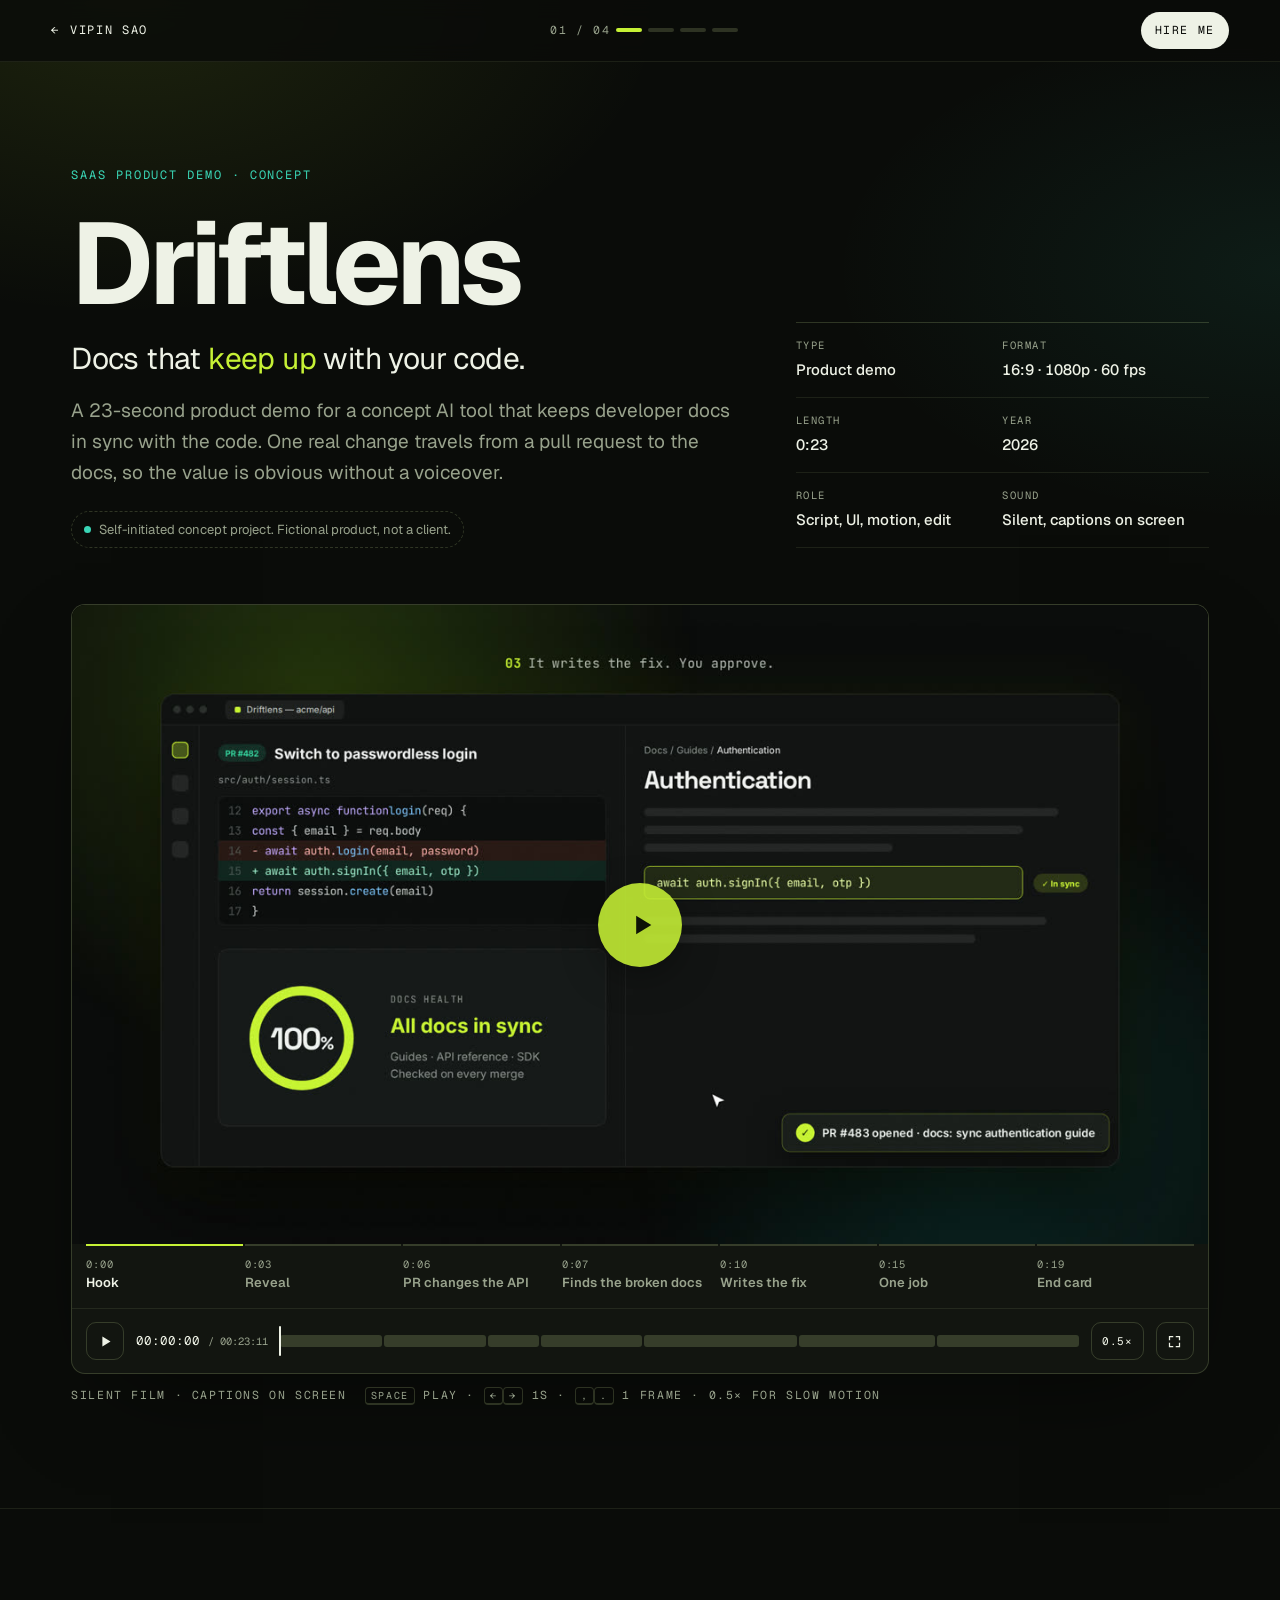
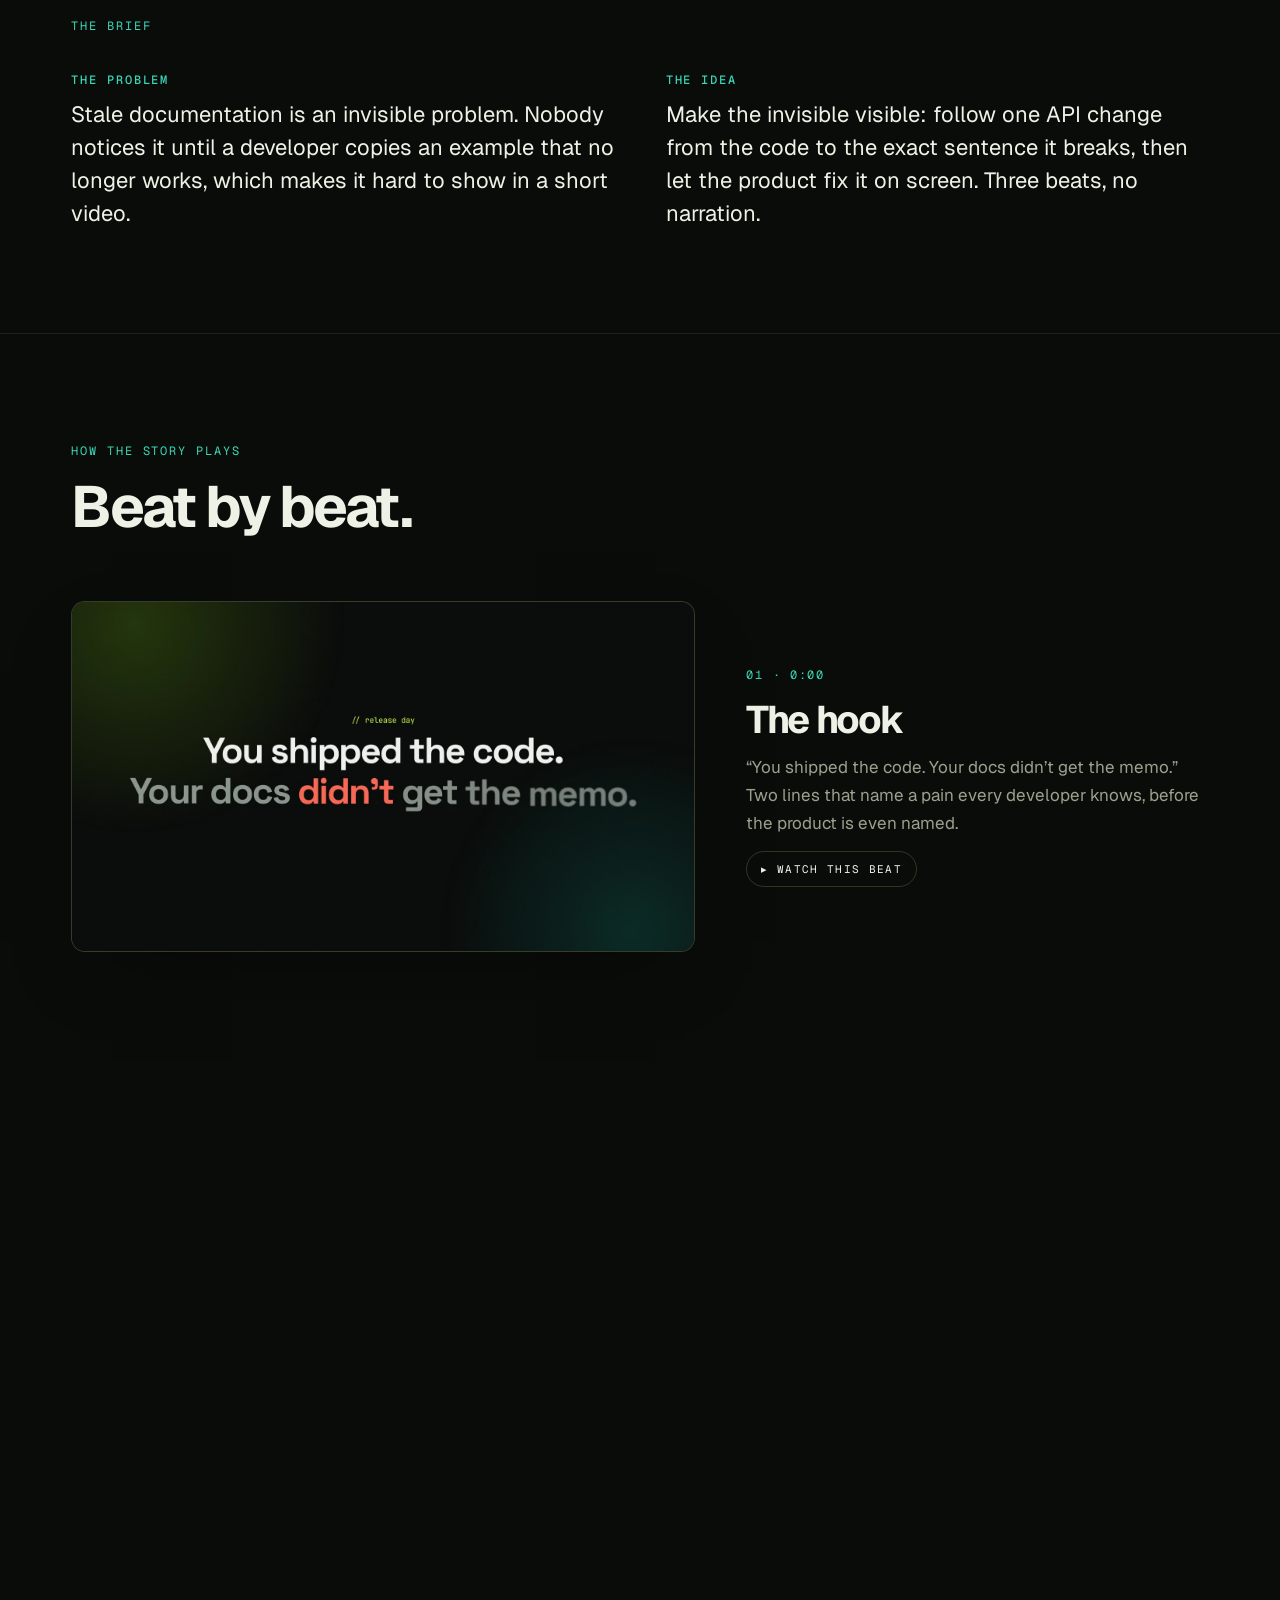
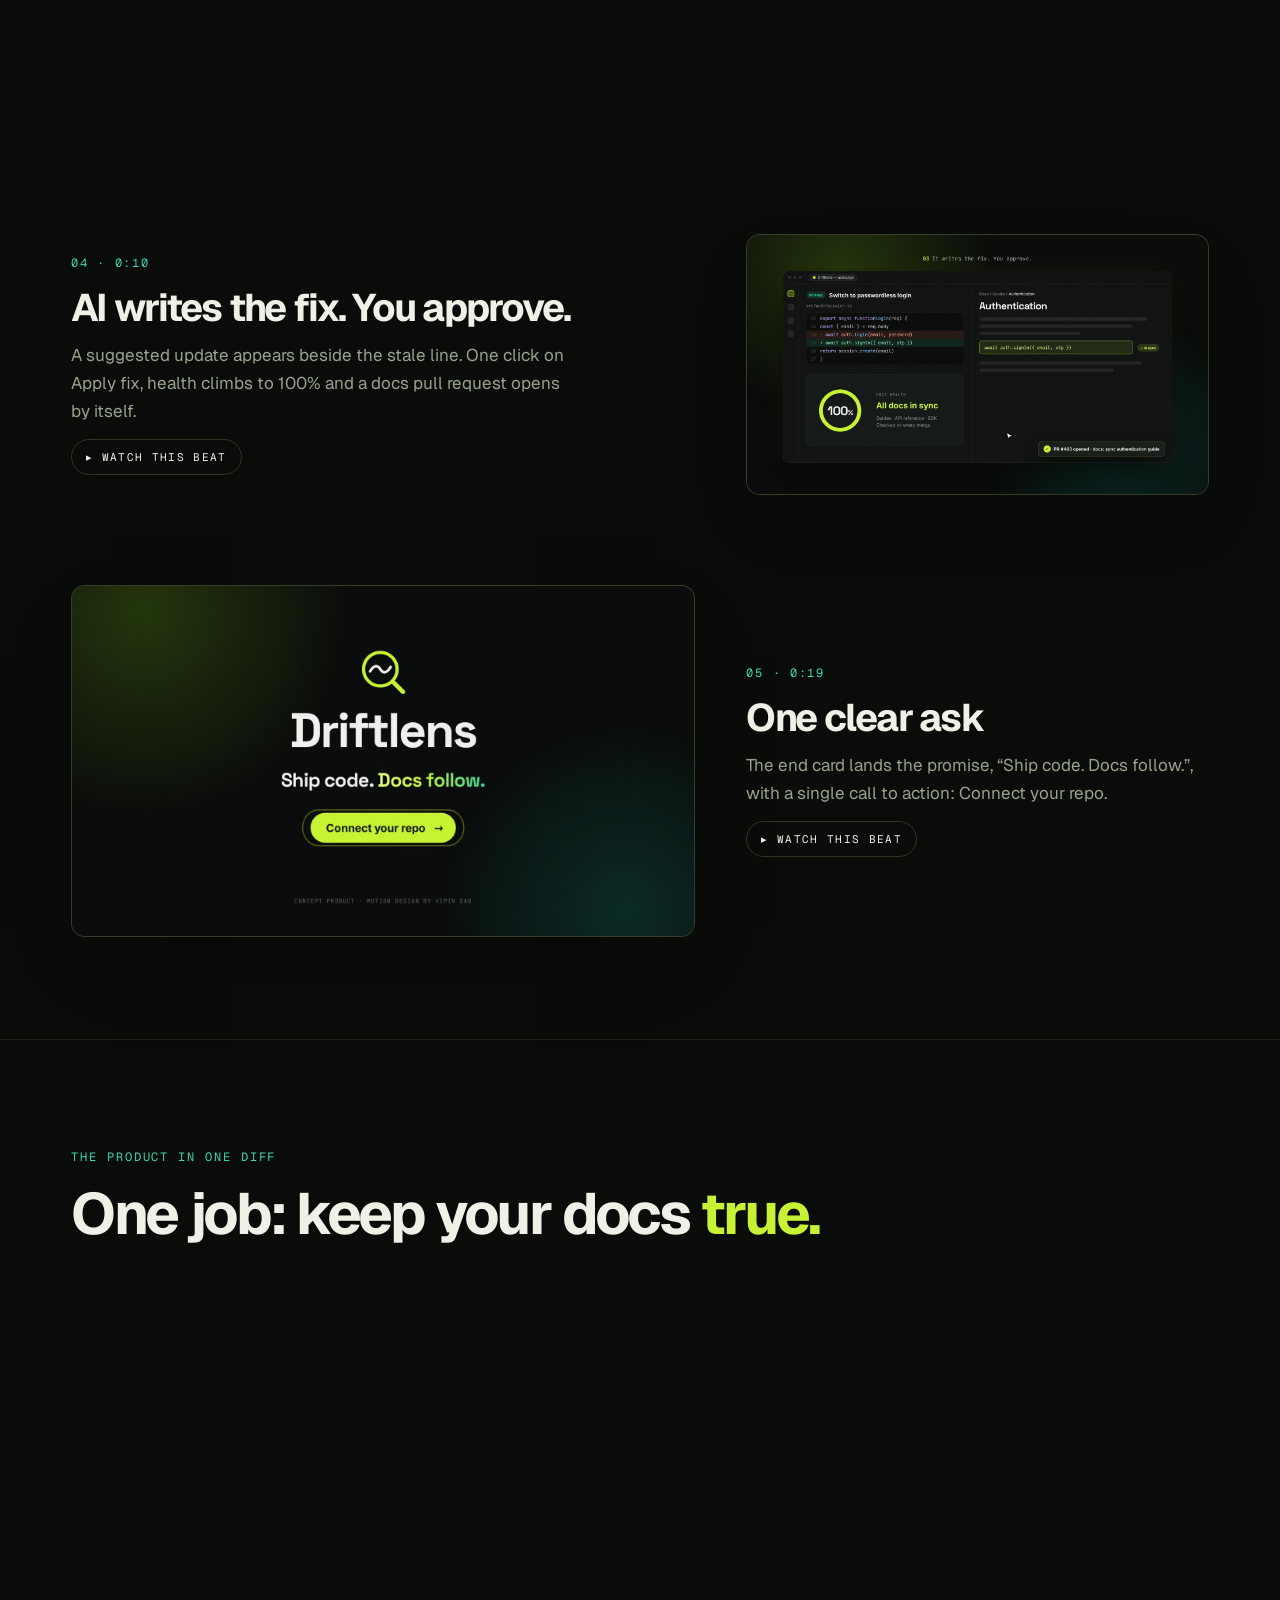
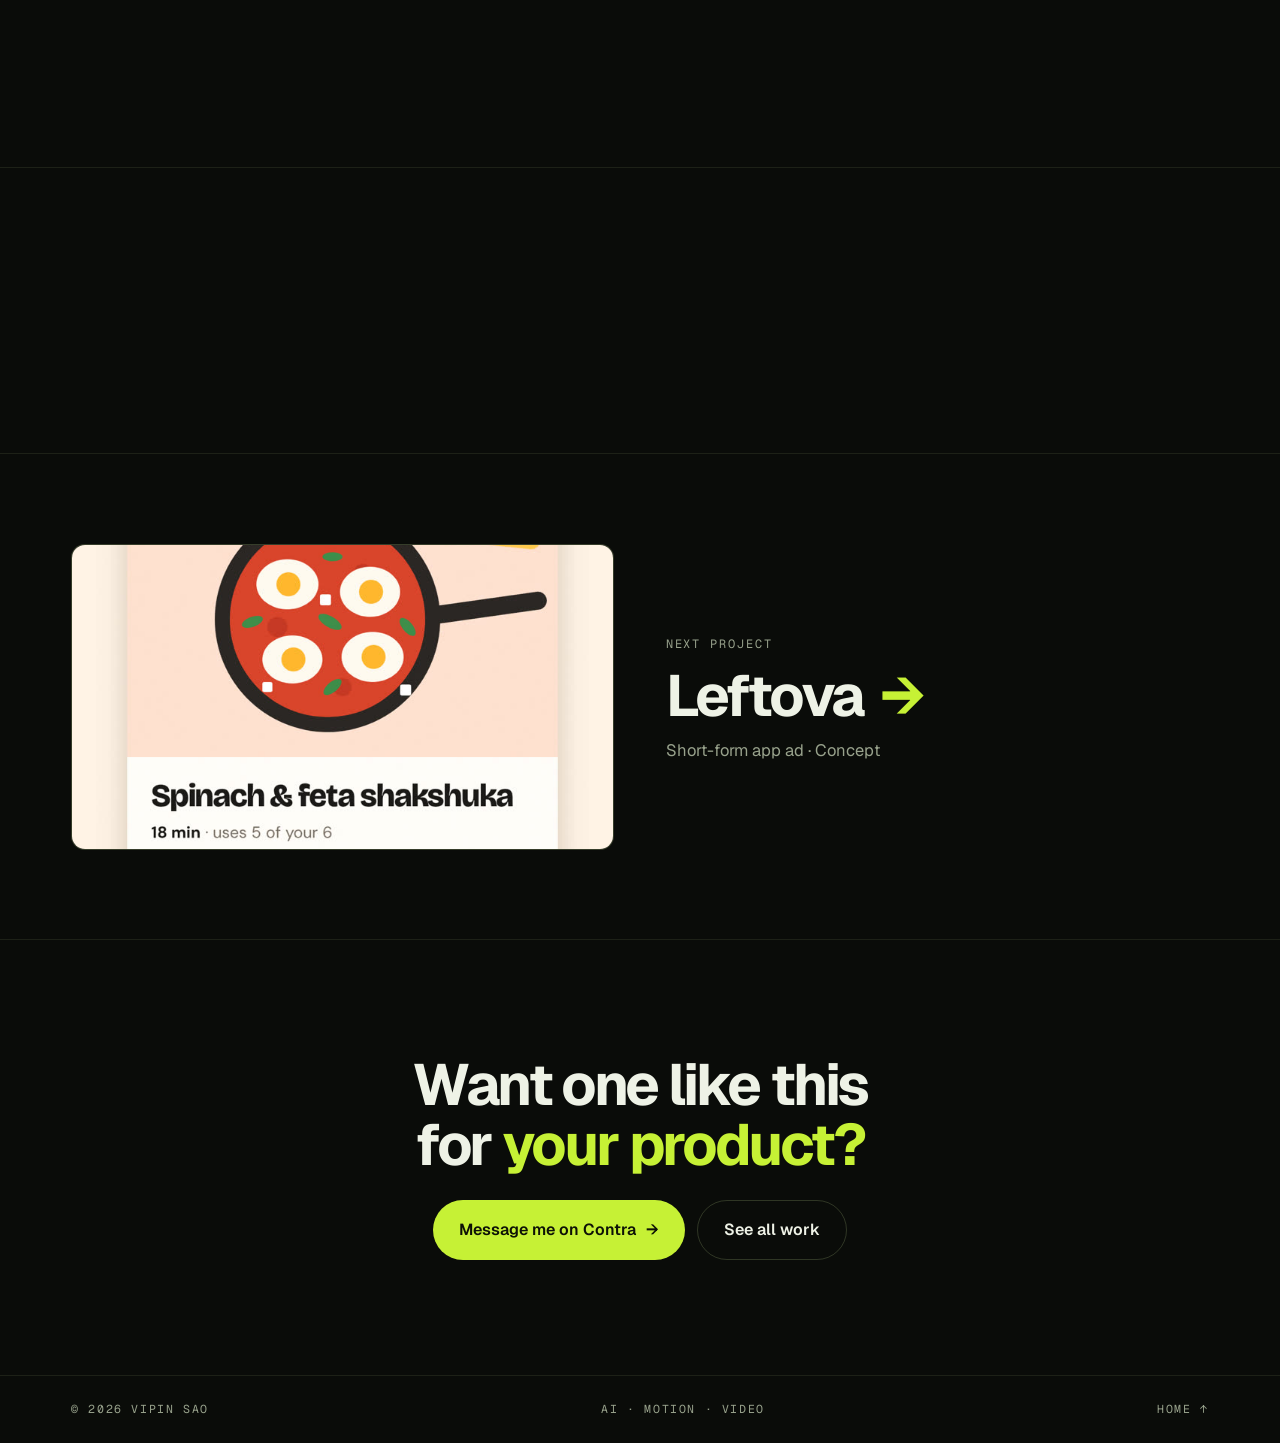
==== work/driftlens/index.html @ c5353fd4 "Add selected work section and case-study pages for four projects Home page gets a Selected work grid" ====
<!doctype html>
<html lang="en">
<head>
<meta charset="utf-8">
<meta name="viewport" content="width=device-width, initial-scale=1, viewport-fit=cover">
<title>Driftlens Product Demo</title>
<meta name="description" content="Driftlens: SaaS product demo · Concept. Case study by Vipin Sao, AI video &amp; motion designer.">
<meta property="og:title" content="Driftlens Product Demo · Vipin Sao">
<meta property="og:image" content="../../assets/work/driftlens.jpg">
<link rel="preconnect" href="https://fonts.googleapis.com">
<link rel="preconnect" href="https://fonts.gstatic.com" crossorigin>
<link rel="stylesheet" href="https://fonts.googleapis.com/css2?family=Geist:wght@400;500;600;700;800&family=Geist+Mono:wght@400;500&display=swap">
<link rel="stylesheet" href="../../assets/case.css">
<style>
:root{--bg:#0a0c09;--surface:#121510;--text:#eef2e6;--muted:#98a28c;--line:rgba(214,240,160,.09);--line-strong:rgba(214,240,160,.18);
--accent:#c6f135;--accent-2:#3ad6b6;--on-accent:#0d1206;--red:#ff6a57;
--display:"Geist",ui-sans-serif,system-ui,sans-serif;--body:"Geist",ui-sans-serif,system-ui,sans-serif;--mono:"Geist Mono",ui-monospace,Menlo,Consolas,monospace;
--display-weight:700;--display-tracking:-.045em;--em-style:normal;--radius:14px;color-scheme:dark}
body{background:radial-gradient(60% 50% at 10% 0%,rgba(198,241,53,.10),transparent 70%),radial-gradient(50% 40% at 100% 30%,rgba(58,214,182,.08),transparent 70%),var(--bg);background-attachment:fixed}
code{font-family:var(--mono);font-size:.88em;background:rgba(198,241,53,.08);color:var(--accent);padding:1px 6px;border-radius:5px}
.dl-grid{display:grid;grid-template-columns:minmax(0,1.3fr) minmax(0,1fr);gap:clamp(20px,3vw,40px);margin-top:40px;align-items:start}
.diff{border:1px solid var(--line-strong);border-radius:14px;background:#0d100b;overflow:hidden;font-size:13px}
.diff-head{display:flex;justify-content:space-between;gap:10px;flex-wrap:wrap;padding:10px 14px;border-bottom:1px solid var(--line);font-family:var(--mono);font-size:11.5px;color:var(--muted)}
.diff-head .pr{color:var(--accent-2)}
.diff pre{margin:0;padding:14px 0;font-family:var(--mono);font-size:13px;line-height:1.8;overflow-x:auto}
.diff pre>span,.diff pre{white-space:pre}
.diff .n{display:inline-block;width:40px;text-align:right;padding-right:14px;color:#56604c}
.diff .ln{display:block}
.diff .del{background:rgba(255,106,87,.12);color:#ffb3a8}
.diff .add{display:block;background:rgba(198,241,53,.10);color:var(--accent)}
.diff-doc,.diff-fix{margin:0 14px 14px;padding:12px 14px;border-radius:10px;border:1px solid var(--line-strong);display:flex;gap:12px;align-items:center;flex-wrap:wrap}
.diff-doc{border-color:rgba(255,106,87,.5)}
.diff-doc div{display:grid;gap:4px;min-width:0}
.diff-doc b{font-size:12.5px}
.flag,.ok{font-family:var(--mono);font-size:10.5px;letter-spacing:.1em;text-transform:uppercase;padding:4px 8px;border-radius:6px;background:rgba(255,106,87,.15);color:var(--red)}
.ok{background:rgba(58,214,182,.14);color:var(--accent-2)}
.apply{margin-left:auto;font-weight:600;font-size:12px;background:var(--accent);color:var(--on-accent);padding:6px 12px;border-radius:7px}
.feats{display:grid;gap:12px}
.feat{border:1px solid var(--line-strong);border-radius:14px;padding:20px;background:var(--surface);display:grid;gap:6px}
.feat i{font-style:normal;font-family:var(--mono);font-size:11px;color:var(--accent)}
.feat h3{font-size:22px;letter-spacing:-.03em}
.feat p{color:var(--muted);font-size:15px}
@media (max-width:900px){.dl-grid{grid-template-columns:minmax(0,1fr)}}
</style>
</head>
<body data-contra="https://contra.com/">
<a class="skip" href="#film">Skip to the video</a>
<header class="c-top">
  <a class="c-back" href="../../#work"><span class="ar" aria-hidden="true">←</span>Vipin Sao</a>
  <nav class="c-idx mono" aria-label="Projects"><span>01 / 04</span><a href="../driftlens/" aria-label="Driftlens" aria-current="page"></a><a href="../leftova/" aria-label="Leftova"></a><a href="../streak86/" aria-label="Streak ’86"></a><a href="../stillwater/" aria-label="Stillwater House"></a></nav>
  <a class="c-hire contra-link" href="https://contra.com/" target="_blank" rel="noopener">Hire me</a>
</header>
<main>
  <section class="c-hero wrap">
    <div class="c-hero-grid">
      <div>
        <span class="kicker">SaaS product demo · Concept</span>
        <h1>Driftlens</h1>
        <p class="tagline">Docs that <em>keep up</em> with your code.</p>
        <p class="lede">A 23-second product demo for a concept AI tool that keeps developer docs in sync with the code. One real change travels from a pull request to the docs, so the value is obvious without a voiceover.</p>
        <span class="concept">Self-initiated concept project. Fictional product, not a client.</span>
      </div>
      <dl class="facts"><div><dt>Type</dt><dd>Product demo</dd></div><div><dt>Format</dt><dd>16:9 · 1080p · 60 fps</dd></div><div><dt>Length</dt><dd>0:23</dd></div><div><dt>Year</dt><dd>2026</dd></div><div><dt>Role</dt><dd>Script, UI, motion, edit</dd></div><div><dt>Sound</dt><dd>Silent, captions on screen</dd></div></dl>
    </div>
  </section>

  <section class="c-film wrap" id="film" aria-label="The film">
    <div class="player" data-chapters='[{"t": 0, "label": "Hook"}, {"t": 3, "label": "Reveal"}, {"t": 6, "label": "PR changes the API"}, {"t": 7.5, "label": "Finds the broken docs"}, {"t": 10.5, "label": "Writes the fix"}, {"t": 15, "label": "One job"}, {"t": 19, "label": "End card"}]' data-duration="23.2">
      <div class="screen">
        <video src="../../assets/work/driftlens.mp4" poster="../../assets/work/driftlens.jpg" muted playsinline preload="metadata" aria-label="Driftlens video, 0:23, no audio"></video>
        <div class="bigplay" aria-hidden="true"><svg viewBox="0 0 24 24"><path d="M7 4l13 8-13 8z"/></svg></div>
      </div>
      
      <div class="chaps" aria-label="Chapters"></div>
      <div class="ctrls">
        <button class="cbtn pp" type="button" aria-label="Play"><svg viewBox="0 0 24 24"><path d="M7 4l13 8-13 8z"/></svg></button>
        <div class="tcode">00:00:00</div>
        <div class="tl" role="slider" tabindex="0" aria-label="Video position" aria-valuemin="0" aria-valuemax="23.2" aria-valuenow="0"><div class="segs"></div><div class="ph"></div><div class="tip"></div></div>
        <button class="cbtn slow" type="button" aria-pressed="false" title="Half speed, to see the motion detail">0.5×</button>
        <button class="cbtn fs" type="button" aria-label="Fullscreen"><svg viewBox="0 0 24 24"><path d="M3 3h7v2H5v5H3V3zm11 0h7v7h-2V5h-5V3zM3 14h2v5h5v2H3v-7zm16 0h2v7h-7v-2h5v-5z"/></svg></button>
      </div>
    </div>
    <p class="film-note mono"><span>Silent film · captions on screen</span><span class="keys"><kbd>Space</kbd> play · <kbd>←</kbd><kbd>→</kbd> 1s · <kbd>,</kbd><kbd>.</kbd> 1 frame · 0.5× for slow motion</span></p>
  </section>

  <section class="c-brief"><div class="wrap">
    <span class="kicker rv">The brief</span>
    <div class="brief-grid">
      <div class="rv"><h3>The problem</h3><p>Stale documentation is an invisible problem. Nobody notices it until a developer copies an example that no longer works, which makes it hard to show in a short video.</p></div>
      <div class="rv"><h3>The idea</h3><p>Make the invisible visible: follow one API change from the code to the exact sentence it breaks, then let the product fix it on screen. Three beats, no narration.</p></div>
    </div>
  </div></section>

  <section class="c-beats"><div class="wrap">
    <span class="kicker rv">How the story plays</span>
    <h2 class="rv" style="margin-top:14px">Beat by beat.</h2>
    <div class="beats">
    <article class="beat rv">
      <button class="shot" type="button" aria-label="Enlarge still: The hook"><img src="../../assets/work/driftlens-s1.jpg" alt="The hook, still from the Driftlens video" loading="lazy"></button>
      <div class="txt"><span class="num">01 · 0:00</span><h3>The hook</h3><p>“You shipped the code. Your docs didn’t get the memo.” Two lines that name a pain every developer knows, before the product is even named.</p>
        <button class="jump" type="button" data-seek="0">▸ Watch this beat</button></div>
    </article>
    <article class="beat rv">
      <button class="shot" type="button" aria-label="Enlarge still: A pull request changes the API"><img src="../../assets/work/driftlens-s3.jpg" alt="A pull request changes the API, still from the Driftlens video" loading="lazy"></button>
      <div class="txt"><span class="num">02 · 0:06</span><h3>A pull request changes the API</h3><p>Login switches to passwordless. <code>auth.login(email, password)</code> becomes <code>auth.signIn({ email, otp })</code> and Driftlens starts scanning 24 pages of docs.</p>
        <button class="jump" type="button" data-seek="6">▸ Watch this beat</button></div>
    </article>
    <article class="beat rv">
      <button class="shot" type="button" aria-label="Enlarge still: It finds the docs it breaks"><img src="../../assets/work/driftlens-s4.jpg" alt="It finds the docs it breaks, still from the Driftlens video" loading="lazy"></button>
      <div class="txt"><span class="num">03 · 0:07</span><h3>It finds the docs it breaks</h3><p>A line runs from the changed code to the exact sentence on the Authentication page. Doc health drops to 72% and one page is flagged out of date.</p>
        <button class="jump" type="button" data-seek="7.5">▸ Watch this beat</button></div>
    </article>
    <article class="beat rv">
      <button class="shot" type="button" aria-label="Enlarge still: AI writes the fix. You approve."><img src="../../assets/work/driftlens-s6.jpg" alt="AI writes the fix. You approve., still from the Driftlens video" loading="lazy"></button>
      <div class="txt"><span class="num">04 · 0:10</span><h3>AI writes the fix. You approve.</h3><p>A suggested update appears beside the stale line. One click on Apply fix, health climbs to 100% and a docs pull request opens by itself.</p>
        <button class="jump" type="button" data-seek="10.5">▸ Watch this beat</button></div>
    </article>
    <article class="beat rv">
      <button class="shot" type="button" aria-label="Enlarge still: One clear ask"><img src="../../assets/work/driftlens-s8.jpg" alt="One clear ask, still from the Driftlens video" loading="lazy"></button>
      <div class="txt"><span class="num">05 · 0:19</span><h3>One clear ask</h3><p>The end card lands the promise, “Ship code. Docs follow.”, with a single call to action: Connect your repo.</p>
        <button class="jump" type="button" data-seek="19">▸ Watch this beat</button></div>
    </article>
    </div>
  </div></section>
  
<section class="c-special"><div class="wrap">
  <span class="kicker rv">The product in one diff</span>
  <h2 class="rv" style="margin-top:14px">One job: keep your docs <em>true.</em></h2>
  <div class="dl-grid">
    <div class="diff rv" aria-label="Code change and the documentation it breaks">
      <div class="diff-head"><span>auth/session.ts</span><span class="pr">PR · Switch to passwordless login</span></div>
      <pre><span class="ln "><span class="n">23</span>export async function login(req) {</span><span class="ln "><span class="n">24</span>  const { email } = req.body</span><span class="ln del"><span class="n">25</span>- await auth.login(email, password)</span><span class="ln add"><span class="n">25</span>+ await auth.signIn({ email, otp })</span><span class="ln "><span class="n">26</span>  return session.create(email)</span><span class="ln "><span class="n">27</span>}</span></pre>
      <div class="diff-doc"><span class="flag">Out of date</span><div><b>docs / Authentication</b><code>await auth.login(email, password)</code></div></div>
      <div class="diff-fix"><span class="ok">Suggested update</span><code>await auth.signIn({ email, otp })</code><span class="apply">Apply fix</span></div>
    </div>
    <div class="feats">
      <div class="feat rv"><i>01</i><h3>Watches every PR</h3><p>Reads each diff across your repos the moment it merges.</p></div>
      <div class="feat rv"><i>02</i><h3>Flags stale docs</h3><p>Pinpoints the exact line that no longer matches the code.</p></div>
      <div class="feat rv"><i>03</i><h3>Writes the fix</h3><p>Drafts the update and opens a PR for your review.</p></div>
    </div>
  </div>
</div></section>
  <section class="c-credits"><div class="wrap credits">
    <div class="rv"><h3>My role</h3><ul><li class="tag">Script</li><li class="tag">UI</li><li class="tag">Motion</li><li class="tag">Edit</li></ul></div>
    <div class="rv"><h3>Skills</h3><ul><li class="tag">Motion design</li><li class="tag">Product demo video</li><li class="tag">SaaS</li><li class="tag">UI animation</li><li class="tag">Explainer video</li><li class="tag">AI video</li></ul></div>
    <div class="rv"><h3>Tools</h3><ul><li class="tag">Code-driven motion (HTML/CSS/JS)</li><li class="tag">Claude (AI)</li><li class="tag">ffmpeg</li></ul></div>
  </div></section>

  <section class="c-next"><div class="wrap">
    <a class="next" href="../leftova/">
      <div class="img"><img src="../../assets/work/leftova.jpg" alt="" loading="lazy"></div>
      <div><span class="lbl">Next project</span><h2>Leftova <span class="ar" aria-hidden="true">→</span></h2><p>Short-form app ad · Concept</p></div>
    </a>
  </div></section>

  <section class="c-cta"><div class="wrap">
    <h2 class="rv">Want one like this for <em>your product?</em></h2>
    <div class="cta-row">
      <a class="btn contra-link" href="https://contra.com/" target="_blank" rel="noopener">Message me on Contra <span aria-hidden="true">→</span></a>
      <a class="btn alt" href="../../#work">See all work</a>
    </div>
  </div></section>
</main>
<footer class="c-foot"><div class="wrap mono"><span>© 2026 Vipin Sao</span><span>AI · Motion · Video</span><a href="../../">Home ↑</a></div></footer>
<script src="../../assets/case.js"></script>
</body>
</html>
---- assets/case.css ----
/* Shared case-study layout. Every page sets its own tokens (colors, fonts) in a <style> block;
   this file only uses those tokens, so each project keeps its own identity. */
*{box-sizing:border-box}
html{scroll-behavior:smooth;-webkit-text-size-adjust:100%}
body{margin:0;background:var(--bg);color:var(--text);font:400 16.5px/1.65 var(--body);-webkit-font-smoothing:antialiased;overflow-x:hidden}
img,video{max-width:100%;display:block}
a{color:inherit}
button{font:inherit;color:inherit}
::selection{background:var(--accent);color:var(--on-accent)}
:focus-visible{outline:2px solid var(--accent);outline-offset:3px;border-radius:6px}
.skip{position:absolute;left:-999px;top:8px;background:var(--text);color:var(--bg);padding:8px 14px;border-radius:8px;z-index:100}
.skip:focus{left:16px}
.wrap{max-width:1240px;margin:0 auto;padding-inline:clamp(16px,4vw,56px)}
.mono{font-family:var(--mono);font-size:11.5px;letter-spacing:.14em;text-transform:uppercase}
.kicker{font-family:var(--mono);font-size:12px;letter-spacing:.16em;text-transform:uppercase;color:var(--accent-2)}
h1,h2,h3{font-family:var(--display);font-weight:var(--display-weight,800);letter-spacing:var(--display-tracking,-.035em);margin:0;text-wrap:balance;line-height:1.02}
h1 em,h2 em{font-style:var(--em-style,italic);color:var(--accent)}
h2{font-size:clamp(32px,4.6vw,58px)}
p{margin:0}
.lede{color:var(--muted);font-size:clamp(16.5px,1.5vw,19px);max-width:60ch}

/* top bar */
.c-top{position:fixed;top:0;left:0;right:0;z-index:50;display:flex;justify-content:space-between;align-items:center;gap:12px;padding:calc(env(safe-area-inset-top,0px) + 12px) clamp(16px,4vw,56px) 12px;background:color-mix(in srgb,var(--bg) 82%,transparent);backdrop-filter:blur(10px);-webkit-backdrop-filter:blur(10px);border-bottom:1px solid var(--line)}
.c-back{display:inline-flex;align-items:center;gap:10px;text-decoration:none;font-family:var(--mono);font-size:12px;letter-spacing:.14em;text-transform:uppercase}
.c-back .ar{transition:transform .25s}
.c-back:hover .ar{transform:translateX(-4px)}
.c-idx{color:var(--muted);display:flex;gap:6px;align-items:center}
.c-idx a{width:26px;height:4px;border-radius:2px;background:var(--line-strong);display:block}
.c-idx a[aria-current]{background:var(--accent)}
.c-idx a:hover{background:var(--muted)}
.c-hire{font-family:var(--mono);font-size:11.5px;letter-spacing:.14em;text-transform:uppercase;text-decoration:none;padding:9px 14px;border-radius:999px;background:var(--text);color:var(--bg);white-space:nowrap}
.c-hire:hover{background:var(--accent);color:var(--on-accent)}

/* hero */
.c-hero{padding-block:clamp(110px,14vw,160px) clamp(32px,4vw,48px)}
.c-hero-grid{display:grid;grid-template-columns:minmax(0,1.6fr) minmax(0,1fr);gap:clamp(28px,5vw,80px);align-items:end}
.c-hero h1{font-size:clamp(52px,9vw,128px);margin:18px 0 18px}
.c-hero .tagline{text-wrap:balance;font-family:var(--display);font-size:clamp(22px,2.4vw,30px);letter-spacing:-.02em;line-height:1.2;margin-bottom:18px;max-width:28ch}
.c-hero .tagline em{color:var(--accent);font-style:var(--em-style,italic)}
.concept{display:inline-flex;gap:8px;align-items:center;margin-top:22px;padding:7px 12px;border-radius:999px;border:1px dashed var(--line-strong);color:var(--muted);font-size:13px}
.concept::before{content:"";width:7px;height:7px;border-radius:50%;background:var(--accent-2)}
.facts{display:grid;grid-template-columns:1fr 1fr;gap:0;border-top:1px solid var(--line-strong);margin:0}
.facts div{padding:14px 0;border-bottom:1px solid var(--line);min-width:0}
.facts div:nth-child(odd){padding-right:14px}
.facts dt{font-family:var(--mono);font-size:10.5px;letter-spacing:.14em;text-transform:uppercase;color:var(--muted);margin-bottom:4px}
.facts dd{margin:0;font-size:15px;font-weight:500;font-variant-numeric:tabular-nums}

/* film */
.c-film{padding-block:8px clamp(64px,8vw,110px)}
.player{border-radius:var(--radius,18px);overflow:hidden;border:1px solid var(--line-strong);background:var(--surface);box-shadow:var(--shadow,0 40px 100px -40px rgba(0,0,0,.6))}
.player .screen{position:relative;background:#000;cursor:pointer;aspect-ratio:16/9;max-width:100%}
.player .screen video{width:100%;height:100%;object-fit:contain}
.player .bigplay{position:absolute;inset:0;margin:auto;width:84px;height:84px;border-radius:50%;background:color-mix(in srgb,var(--accent) 88%,transparent);display:grid;place-items:center;transition:opacity .3s,transform .3s;pointer-events:none;box-shadow:0 10px 40px -8px rgba(0,0,0,.5)}
.player .bigplay svg{width:28px;height:28px;fill:var(--on-accent);margin-left:4px}
.player .screen.playing .bigplay{opacity:0;transform:scale(.8)}
.ctrls{display:grid;grid-template-columns:auto auto minmax(0,1fr) auto auto;gap:12px;align-items:center;padding:12px 14px;border-top:1px solid var(--line)}
.cbtn{height:38px;min-width:38px;padding:0 10px;border-radius:10px;border:1px solid var(--line-strong);background:transparent;display:grid;place-items:center;cursor:pointer;font-family:var(--mono);font-size:11px;letter-spacing:.06em;transition:background .2s,border-color .2s}
.cbtn:hover{border-color:var(--accent)}
.cbtn[aria-pressed="true"]{background:var(--accent);color:var(--on-accent);border-color:var(--accent)}
.cbtn svg{width:15px;height:15px;fill:currentColor}
.tcode{font-family:var(--mono);font-size:12.5px;font-variant-numeric:tabular-nums;min-width:10ch}
.tcode small{color:var(--muted)}
.tl{position:relative;height:40px;cursor:pointer;touch-action:none;min-width:0}
.tl .segs{position:absolute;left:0;right:0;top:14px;height:12px;display:flex;gap:2px}
.tl .seg{height:100%;border-radius:3px;background:var(--line-strong);position:relative;overflow:hidden}
.tl .seg i{position:absolute;inset:0;background:var(--accent);transform-origin:left;transform:scaleX(0)}
.tl .ph{position:absolute;top:5px;bottom:5px;width:2px;background:var(--text);left:0;pointer-events:none;border-radius:2px}
.tl .tip{position:absolute;bottom:calc(100% + 4px);transform:translateX(-50%);background:var(--text);color:var(--bg);font:500 11px/1 var(--mono);padding:6px 8px;border-radius:6px;white-space:nowrap;pointer-events:none;opacity:0;transition:opacity .15s}
.tl:hover .tip{opacity:1}
.chaps{display:grid;grid-template-columns:repeat(var(--n,6),minmax(0,1fr));gap:2px;padding:0 14px 14px}
.chap{background:none;border:0;border-top:2px solid var(--line-strong);text-align:left;padding:10px 6px 2px 0;cursor:pointer;display:grid;gap:2px;min-width:0;transition:border-color .2s}
.chap span{font-family:var(--mono);font-size:10.5px;color:var(--muted);letter-spacing:.08em}
.chap b{font-size:13px;font-weight:600;line-height:1.3;color:var(--muted);transition:color .2s}
.chap:hover b,.chap.on b{color:var(--text)}
.chap.on{border-top-color:var(--accent)}
.film-note{margin-top:12px;color:var(--muted);display:flex;gap:18px;flex-wrap:wrap}
kbd{font-family:var(--mono);font-size:10px;border:1px solid var(--line-strong);border-bottom-width:2px;border-radius:4px;padding:1px 5px}

/* vertical film (9:16): video beside its chapter rail */
.player.vertical{display:grid;grid-template-columns:minmax(0,380px) minmax(0,1fr);grid-template-rows:auto 1fr auto;background:var(--surface)}
.player.vertical .screen{aspect-ratio:9/16;grid-row:1/4;grid-column:1}
.player.vertical>*:not(.screen){grid-column:2}
.player.vertical .ctrls{border-top:0;border-left:1px solid var(--line);align-self:end;grid-template-columns:auto auto minmax(0,1fr) auto auto}
.player.vertical .chaps{grid-template-columns:1fr;border-left:1px solid var(--line);padding:24px 24px 0;align-content:start;gap:0}
.player.vertical .chap{border-top:0;border-left:2px solid var(--line-strong);padding:12px 0 12px 16px}
.player.vertical .chap.on{border-left-color:var(--accent)}
.player.vertical .chap b{font-size:16px}
.player.vertical .rail-head{padding:24px 24px 0;border-left:1px solid var(--line)}

/* brief */
.c-brief{padding-block:clamp(64px,8vw,110px);border-top:1px solid var(--line)}
.brief-grid{display:grid;grid-template-columns:repeat(2,minmax(0,1fr));gap:clamp(24px,4vw,64px);margin-top:36px}
.brief-grid h3{font-family:var(--mono);font-size:12px;font-weight:500;letter-spacing:.16em;text-transform:uppercase;color:var(--accent-2);margin-bottom:12px}
.brief-grid p{font-size:clamp(18px,1.8vw,22px);line-height:1.5}

/* beats */
.c-beats{padding-block:clamp(64px,8vw,110px);border-top:1px solid var(--line)}
.beats{display:grid;gap:clamp(48px,7vw,96px);margin-top:clamp(36px,5vw,64px);counter-reset:b}
.beat{display:grid;grid-template-columns:minmax(0,1.35fr) minmax(0,1fr);gap:clamp(24px,4vw,64px);align-items:center}
.beat:nth-child(even) .shot{order:2}
.shot{position:relative;border-radius:var(--radius,16px);overflow:hidden;border:1px solid var(--line-strong);background:var(--surface);box-shadow:var(--shadow,0 30px 80px -40px rgba(0,0,0,.5));cursor:zoom-in;padding:0;display:block;width:100%}
.shot img{width:100%;height:auto;transition:transform .8s cubic-bezier(.2,.8,.2,1)}
.shot:hover img{transform:scale(1.03)}
.shot.tall{max-width:320px;justify-self:center;border-radius:28px;border:8px solid var(--device,#111)}
.beat .txt{display:grid;gap:14px;align-content:center;min-width:0}
.beat .num{font-family:var(--mono);font-size:12px;letter-spacing:.14em;color:var(--accent-2)}
.beat h3{font-size:clamp(26px,3vw,40px)}
.beat p{color:var(--muted);font-size:17px;max-width:46ch}
.jump{justify-self:start;display:inline-flex;align-items:center;gap:8px;background:none;border:1px solid var(--line-strong);border-radius:999px;padding:8px 14px;font-family:var(--mono);font-size:11px;letter-spacing:.12em;text-transform:uppercase;cursor:pointer;transition:background .2s,color .2s,border-color .2s}
.jump:hover{background:var(--accent);color:var(--on-accent);border-color:var(--accent)}

/* special + credits */
.c-special{padding-block:clamp(64px,8vw,110px);border-top:1px solid var(--line)}
.c-credits{padding-block:clamp(56px,7vw,90px);border-top:1px solid var(--line)}
.credits{display:grid;grid-template-columns:repeat(3,minmax(0,1fr));gap:clamp(20px,3vw,40px)}
.credits h3{font-family:var(--mono);font-size:11.5px;font-weight:500;letter-spacing:.16em;text-transform:uppercase;color:var(--muted);margin-bottom:14px}
.credits ul{list-style:none;margin:0;padding:0;display:flex;flex-wrap:wrap;gap:8px}
.tag{display:inline-block;padding:6px 12px;border-radius:999px;border:1px solid var(--line-strong);font-size:13.5px}

/* next + cta */
.c-next{border-top:1px solid var(--line)}
.next{display:grid;grid-template-columns:minmax(0,1fr) minmax(0,1fr);gap:clamp(20px,4vw,56px);align-items:center;padding-block:clamp(56px,7vw,90px);text-decoration:none}
.next .img{border-radius:var(--radius,16px);overflow:hidden;border:1px solid var(--line-strong);aspect-ratio:16/9;background:var(--surface)}
.next .img img{width:100%;height:100%;object-fit:cover;transition:transform .8s cubic-bezier(.2,.8,.2,1)}
.next:hover .img img{transform:scale(1.04)}
.next .lbl{font-family:var(--mono);font-size:12px;letter-spacing:.16em;text-transform:uppercase;color:var(--muted)}
.next h2{margin:10px 0 12px;display:flex;align-items:center;gap:.3em;flex-wrap:wrap}
.next h2 .ar{display:inline-block;transition:transform .3s;color:var(--accent)}
.next:hover h2 .ar{transform:translateX(10px)}
.next p{color:var(--muted)}
.c-cta{padding-block:clamp(72px,9vw,120px);border-top:1px solid var(--line);text-align:center}
.c-cta h2{max-width:18ch;margin:0 auto 26px}
.btn{display:inline-flex;align-items:center;gap:10px;padding:16px 26px;border-radius:999px;font-weight:600;font-size:16px;text-decoration:none;background:var(--accent);color:var(--on-accent);transition:transform .25s,box-shadow .25s}
.btn:hover{transform:translateY(-2px);box-shadow:0 14px 30px -12px var(--accent)}
.btn.alt{background:transparent;color:var(--text);border:1px solid var(--line-strong)}
.cta-row{display:flex;gap:12px;justify-content:center;flex-wrap:wrap}
.c-foot{border-top:1px solid var(--line);padding-block:24px calc(env(safe-area-inset-bottom,0px) + 24px)}
.c-foot .wrap{display:flex;justify-content:space-between;gap:16px;flex-wrap:wrap;color:var(--muted)}
.c-foot a{text-decoration:none}
.c-foot a:hover{color:var(--text)}

/* lightbox */
.lb{position:fixed;inset:0;z-index:90;background:rgba(0,0,0,.88);display:grid;place-items:center;padding:clamp(16px,4vw,48px);cursor:zoom-out}
.lb img{max-height:100%;max-width:100%;width:auto;border-radius:12px;box-shadow:0 30px 80px rgba(0,0,0,.6)}
.lb .x{position:absolute;top:calc(env(safe-area-inset-top,0px) + 14px);right:16px;width:42px;height:42px;border-radius:50%;border:1px solid rgba(255,255,255,.3);background:rgba(0,0,0,.4);color:#fff;font-size:20px;cursor:pointer}

/* reveal: only items below the fold at load start hidden */
.js .rv.pre{opacity:0;transform:translateY(24px)}
.rv{transition:opacity .8s cubic-bezier(.2,.8,.2,1),transform .8s cubic-bezier(.2,.8,.2,1)}

@media (max-width:900px){
  .c-hero-grid{grid-template-columns:minmax(0,1fr)}
  .beat{grid-template-columns:minmax(0,1fr)}
  .beat:nth-child(even) .shot{order:0}
  .brief-grid{grid-template-columns:minmax(0,1fr)}
  .credits{grid-template-columns:minmax(0,1fr)}
  .next{grid-template-columns:minmax(0,1fr)}
  .chaps{grid-template-columns:repeat(3,minmax(0,1fr));row-gap:6px}
  .player.vertical{grid-template-columns:minmax(0,1fr);grid-template-rows:none}
  .player.vertical>*:not(.screen){grid-column:1}
  .player.vertical .screen{grid-column:1}
  .player.vertical .screen{grid-row:auto;aspect-ratio:9/16;margin-inline:auto;height:auto;width:min(100%,calc(78vh * 9 / 16));background:transparent}
  .player.vertical .ctrls,.player.vertical .chaps,.player.vertical .rail-head{border-left:0}
  .player.vertical .chaps{padding:4px 14px 14px}
}
@media (max-width:600px){
  .c-idx{display:none}
  .ctrls{grid-template-columns:auto minmax(0,1fr) auto auto;row-gap:4px}
  .ctrls .tl{grid-column:1/-1;grid-row:2}
  .player.vertical .ctrls{grid-template-columns:auto minmax(0,1fr) auto auto}
  .chaps{grid-template-columns:repeat(2,minmax(0,1fr))}
  .film-note .keys{display:none}
  .facts{grid-template-columns:1fr 1fr}
}
@media (prefers-reduced-motion:reduce){
  *,*::before,*::after{animation-duration:.001ms!important;animation-iteration-count:1!important;transition-duration:.001ms!important}
  html{scroll-behavior:auto}
}
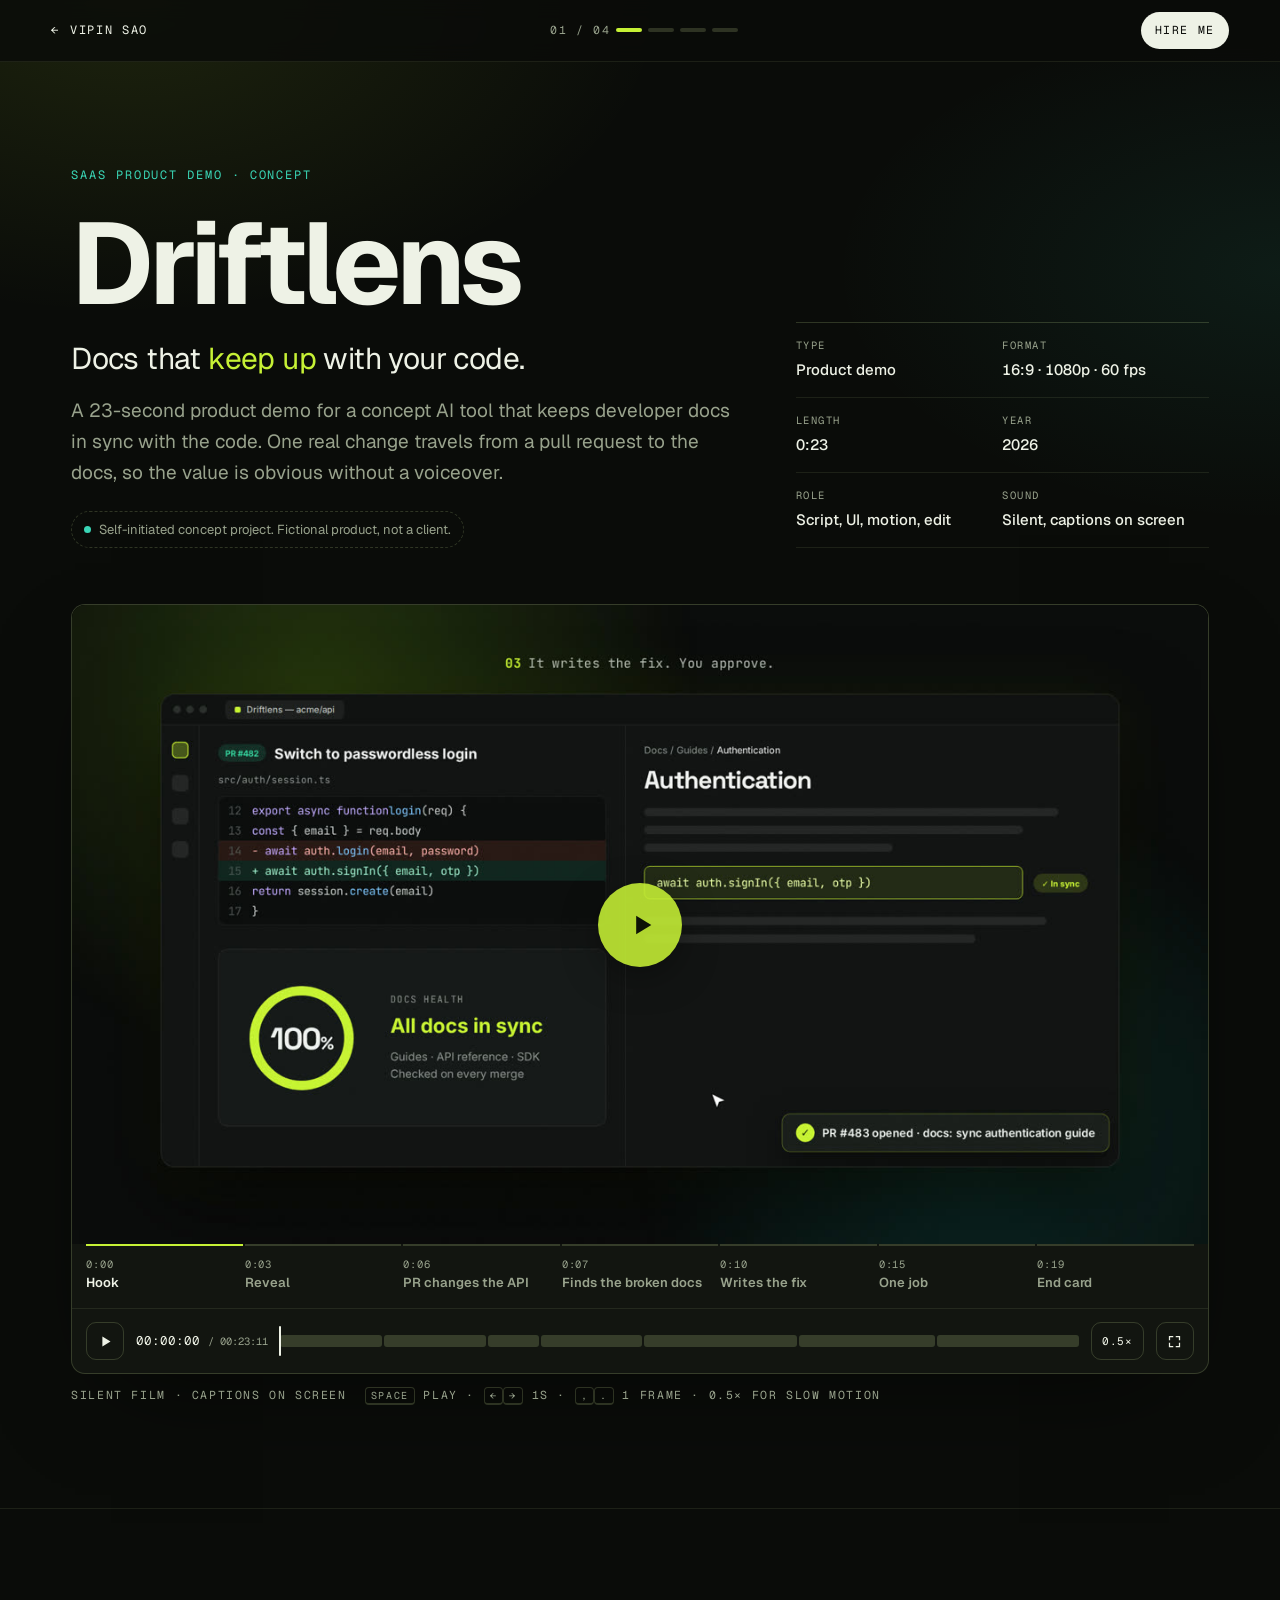
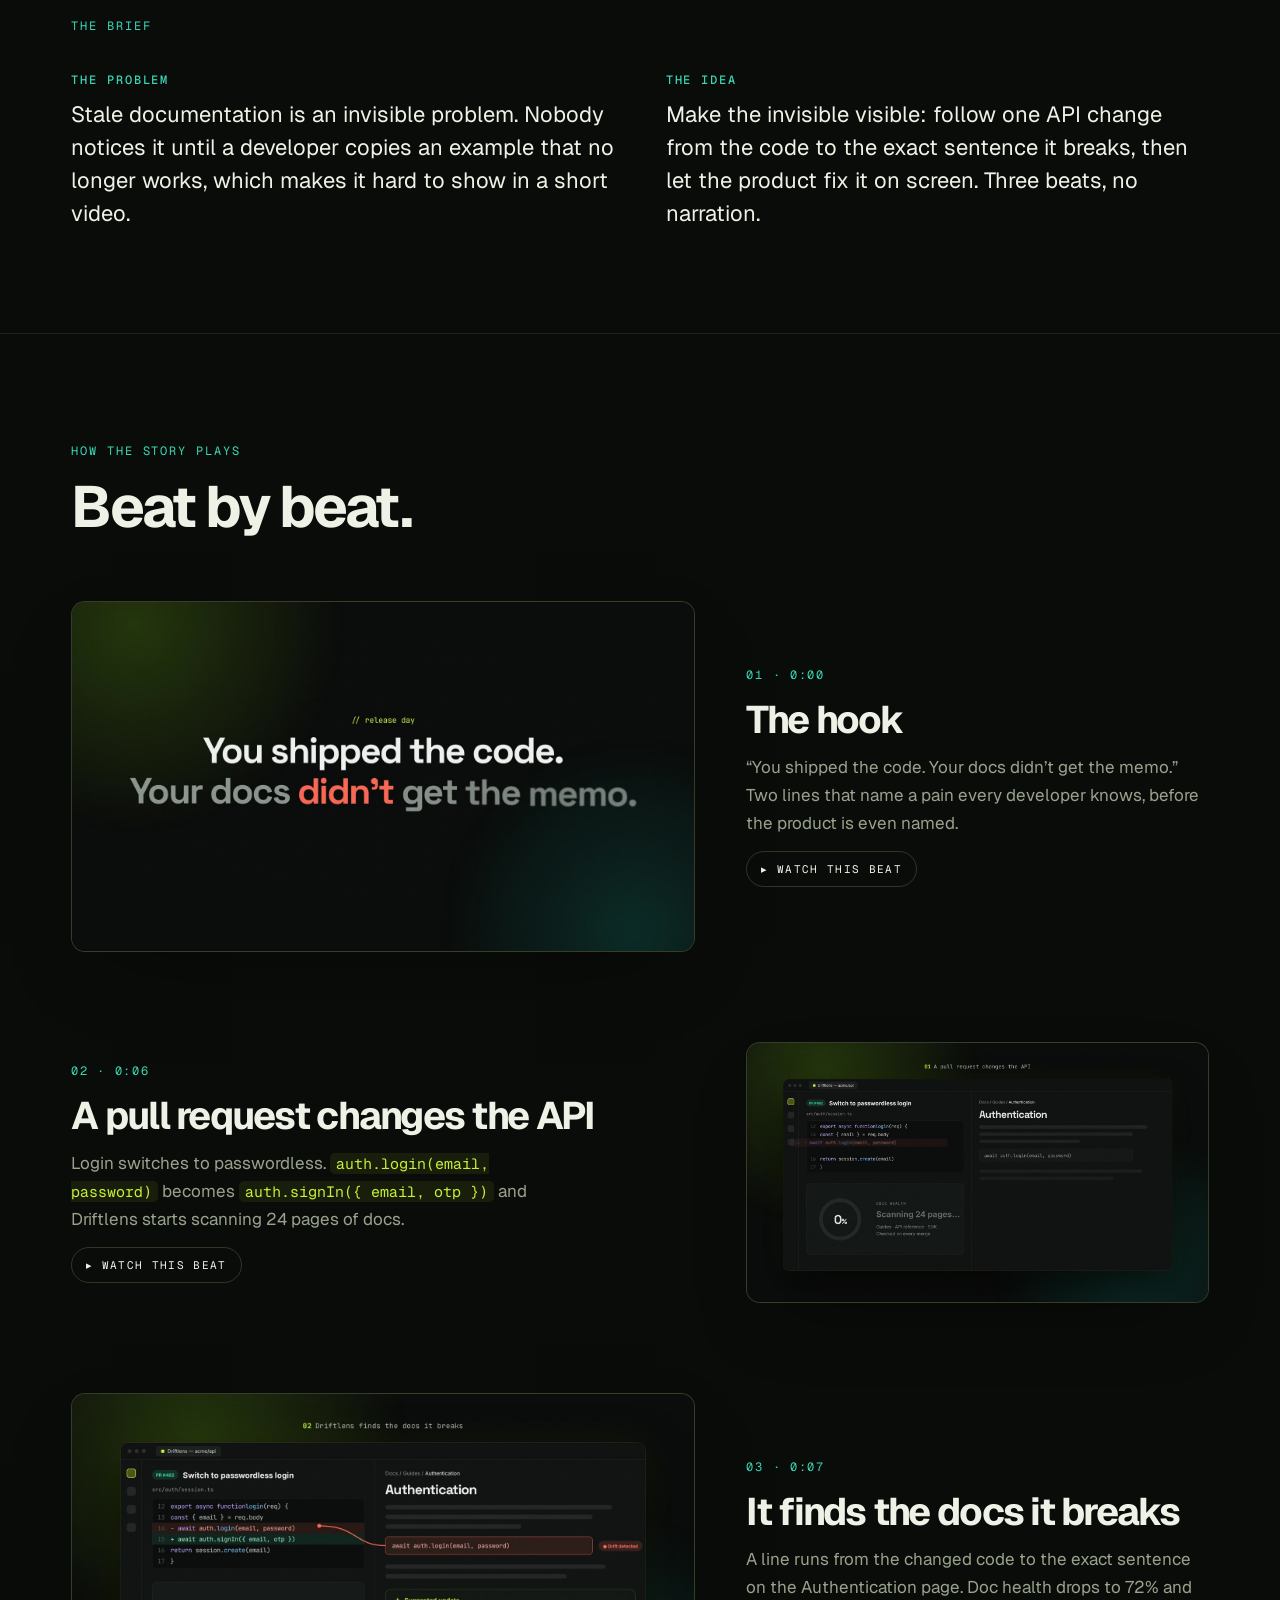
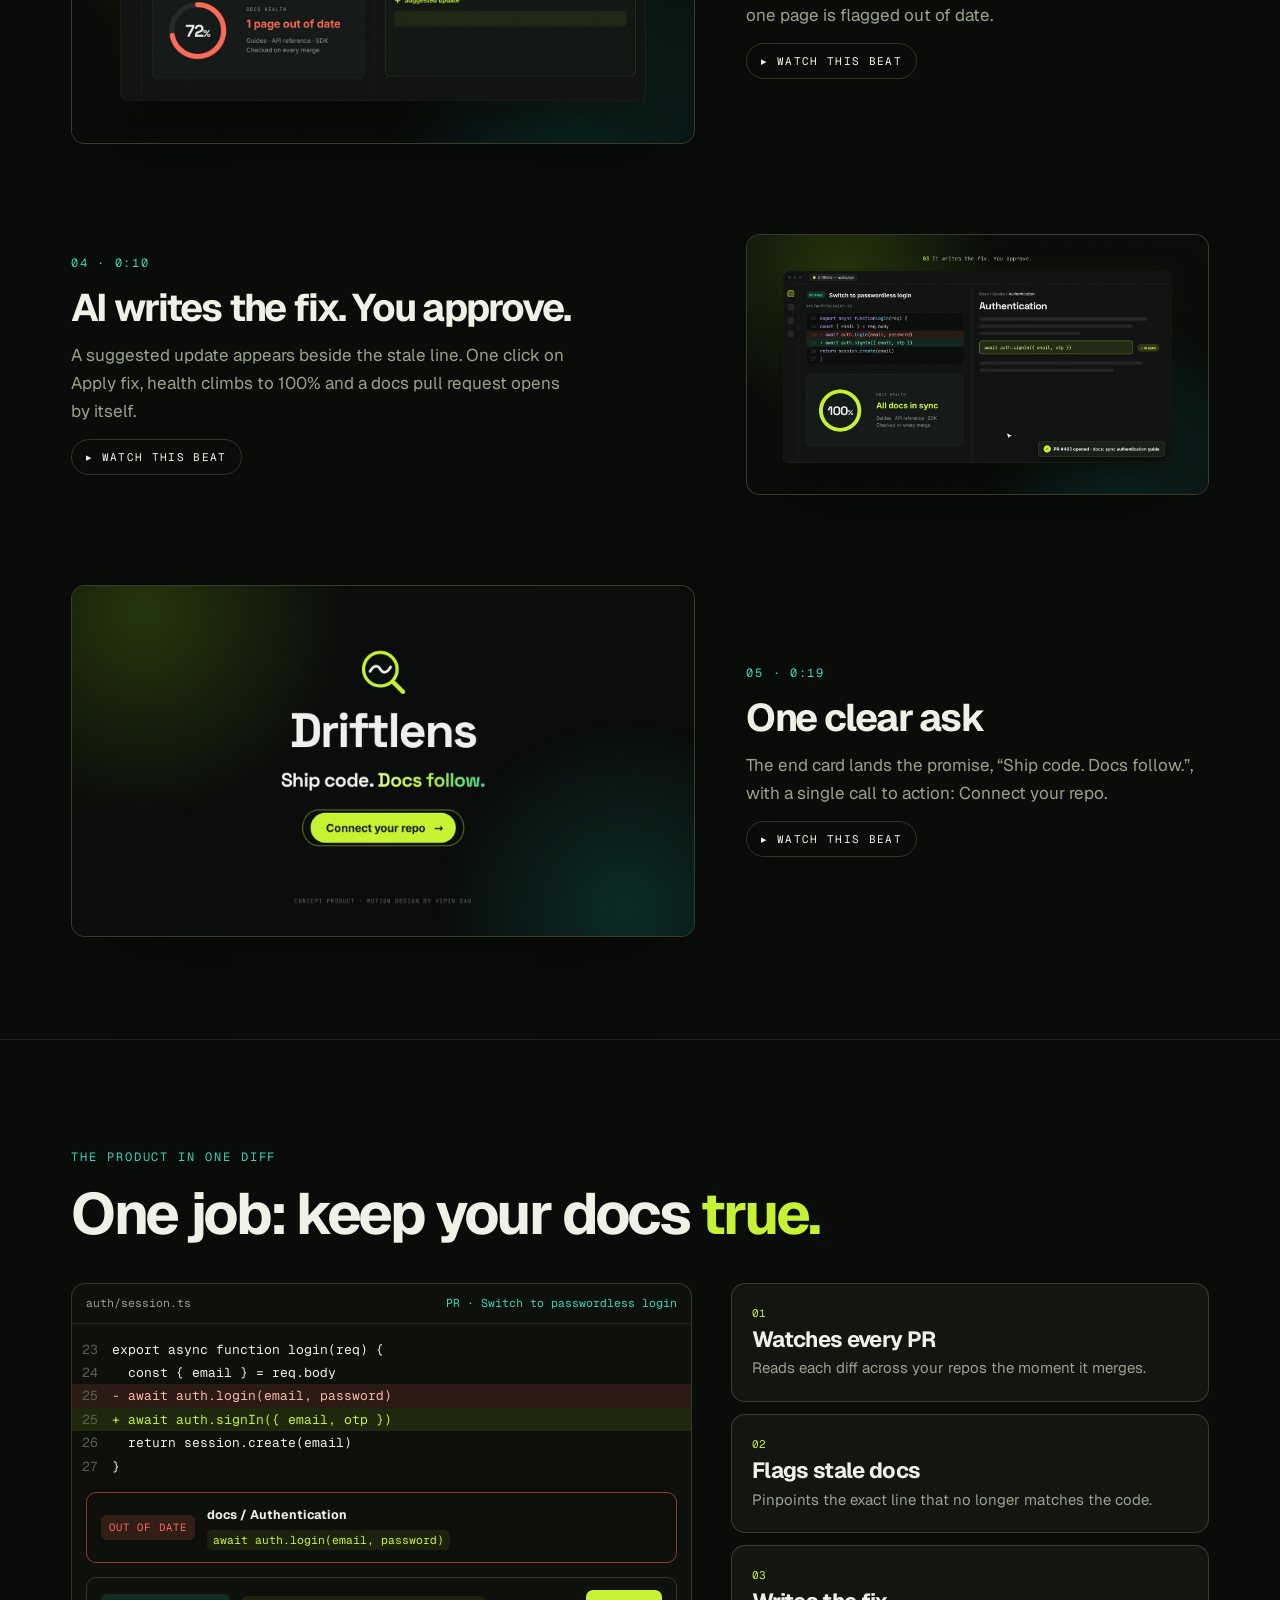
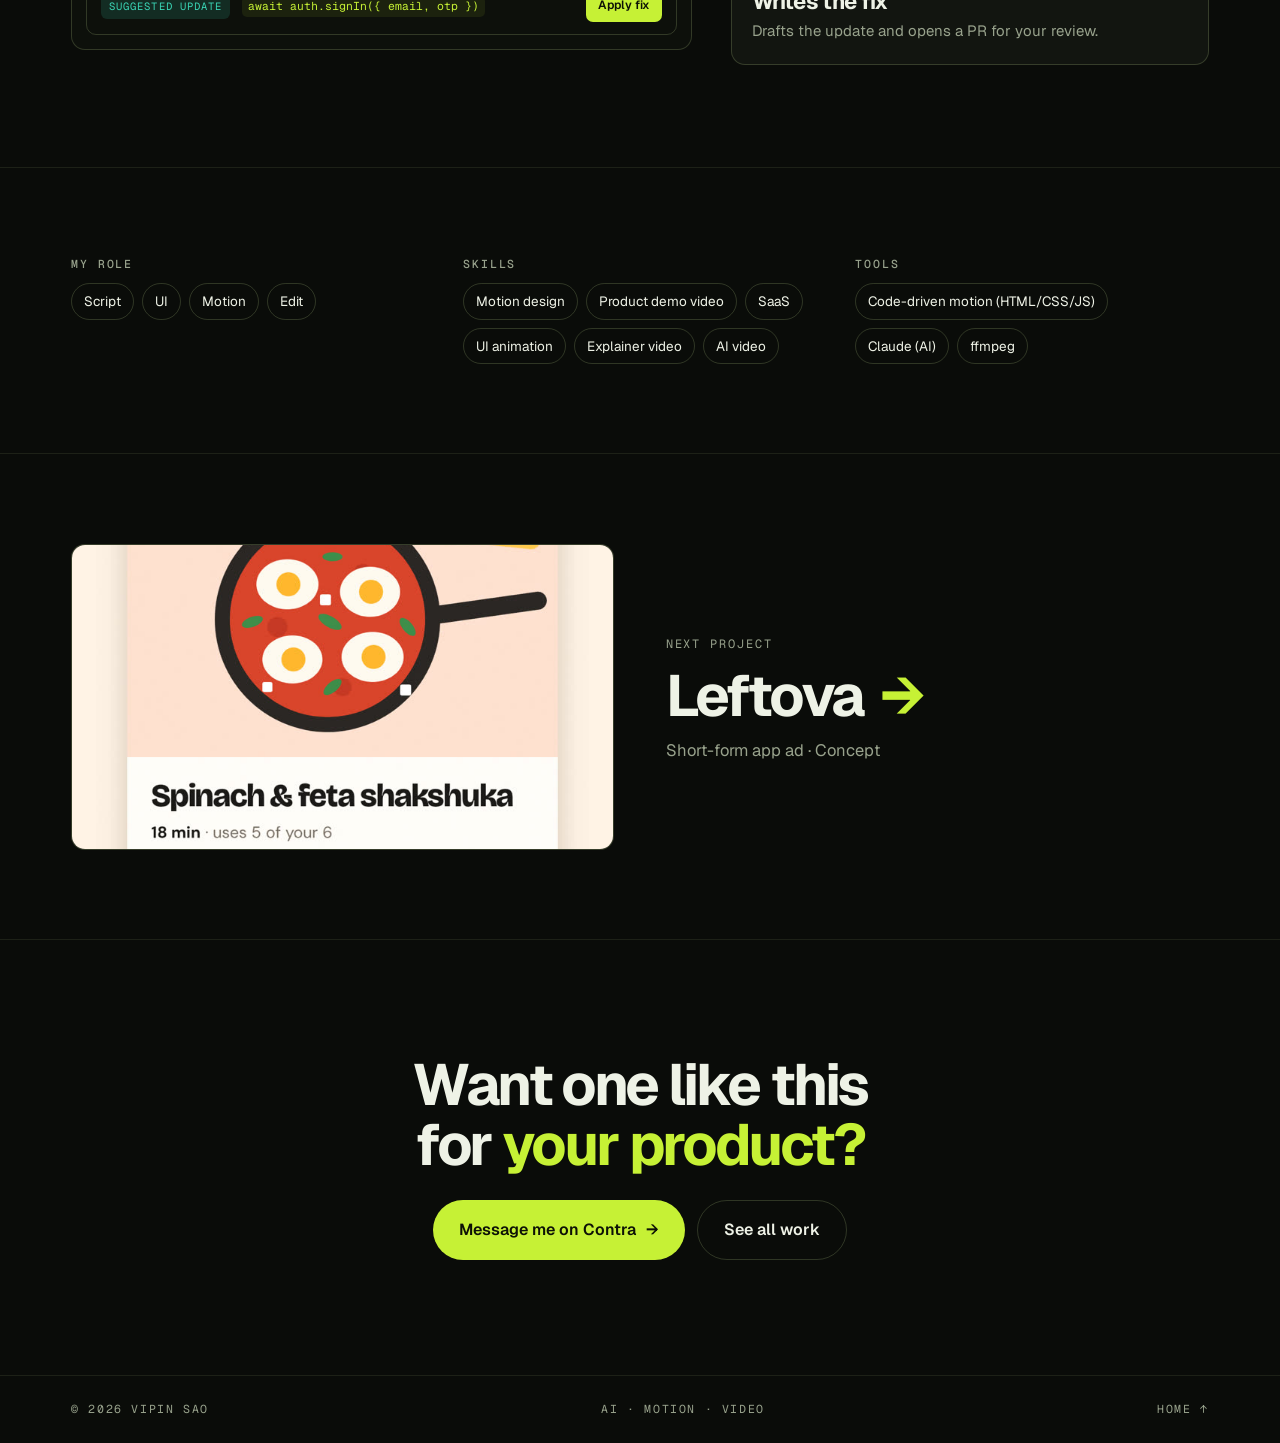
==== commit f04cd7b0: "Point Contra buttons to Vipin's Contra profile Co-Authored-By: Claude Opus 5.5 <noreply@anthropic.co" ====
--- a/work/driftlens/index.html
+++ b/work/driftlens/index.html
@@ -43,12 +43,12 @@
 @media (max-width:900px){.dl-grid{grid-template-columns:minmax(0,1fr)}}
 </style>
 </head>
-<body data-contra="https://contra.com/">
+<body data-contra="https://contra.com/vipin_sao_z8eilxkm/work?r=vipin_sao_z8eilxkm">
 <a class="skip" href="#film">Skip to the video</a>
 <header class="c-top">
   <a class="c-back" href="../../#work"><span class="ar" aria-hidden="true">←</span>Vipin Sao</a>
   <nav class="c-idx mono" aria-label="Projects"><span>01 / 04</span><a href="../driftlens/" aria-label="Driftlens" aria-current="page"></a><a href="../leftova/" aria-label="Leftova"></a><a href="../streak86/" aria-label="Streak ’86"></a><a href="../stillwater/" aria-label="Stillwater House"></a></nav>
-  <a class="c-hire contra-link" href="https://contra.com/" target="_blank" rel="noopener">Hire me</a>
+  <a class="c-hire contra-link" href="https://contra.com/vipin_sao_z8eilxkm/work?r=vipin_sao_z8eilxkm" target="_blank" rel="noopener">Hire me</a>
 </header>
 <main>
   <section class="c-hero wrap">
@@ -156,7 +156,7 @@
   <section class="c-cta"><div class="wrap">
     <h2 class="rv">Want one like this for <em>your product?</em></h2>
     <div class="cta-row">
-      <a class="btn contra-link" href="https://contra.com/" target="_blank" rel="noopener">Message me on Contra <span aria-hidden="true">→</span></a>
+      <a class="btn contra-link" href="https://contra.com/vipin_sao_z8eilxkm/work?r=vipin_sao_z8eilxkm" target="_blank" rel="noopener">Message me on Contra <span aria-hidden="true">→</span></a>
       <a class="btn alt" href="../../#work">See all work</a>
     </div>
   </div></section>
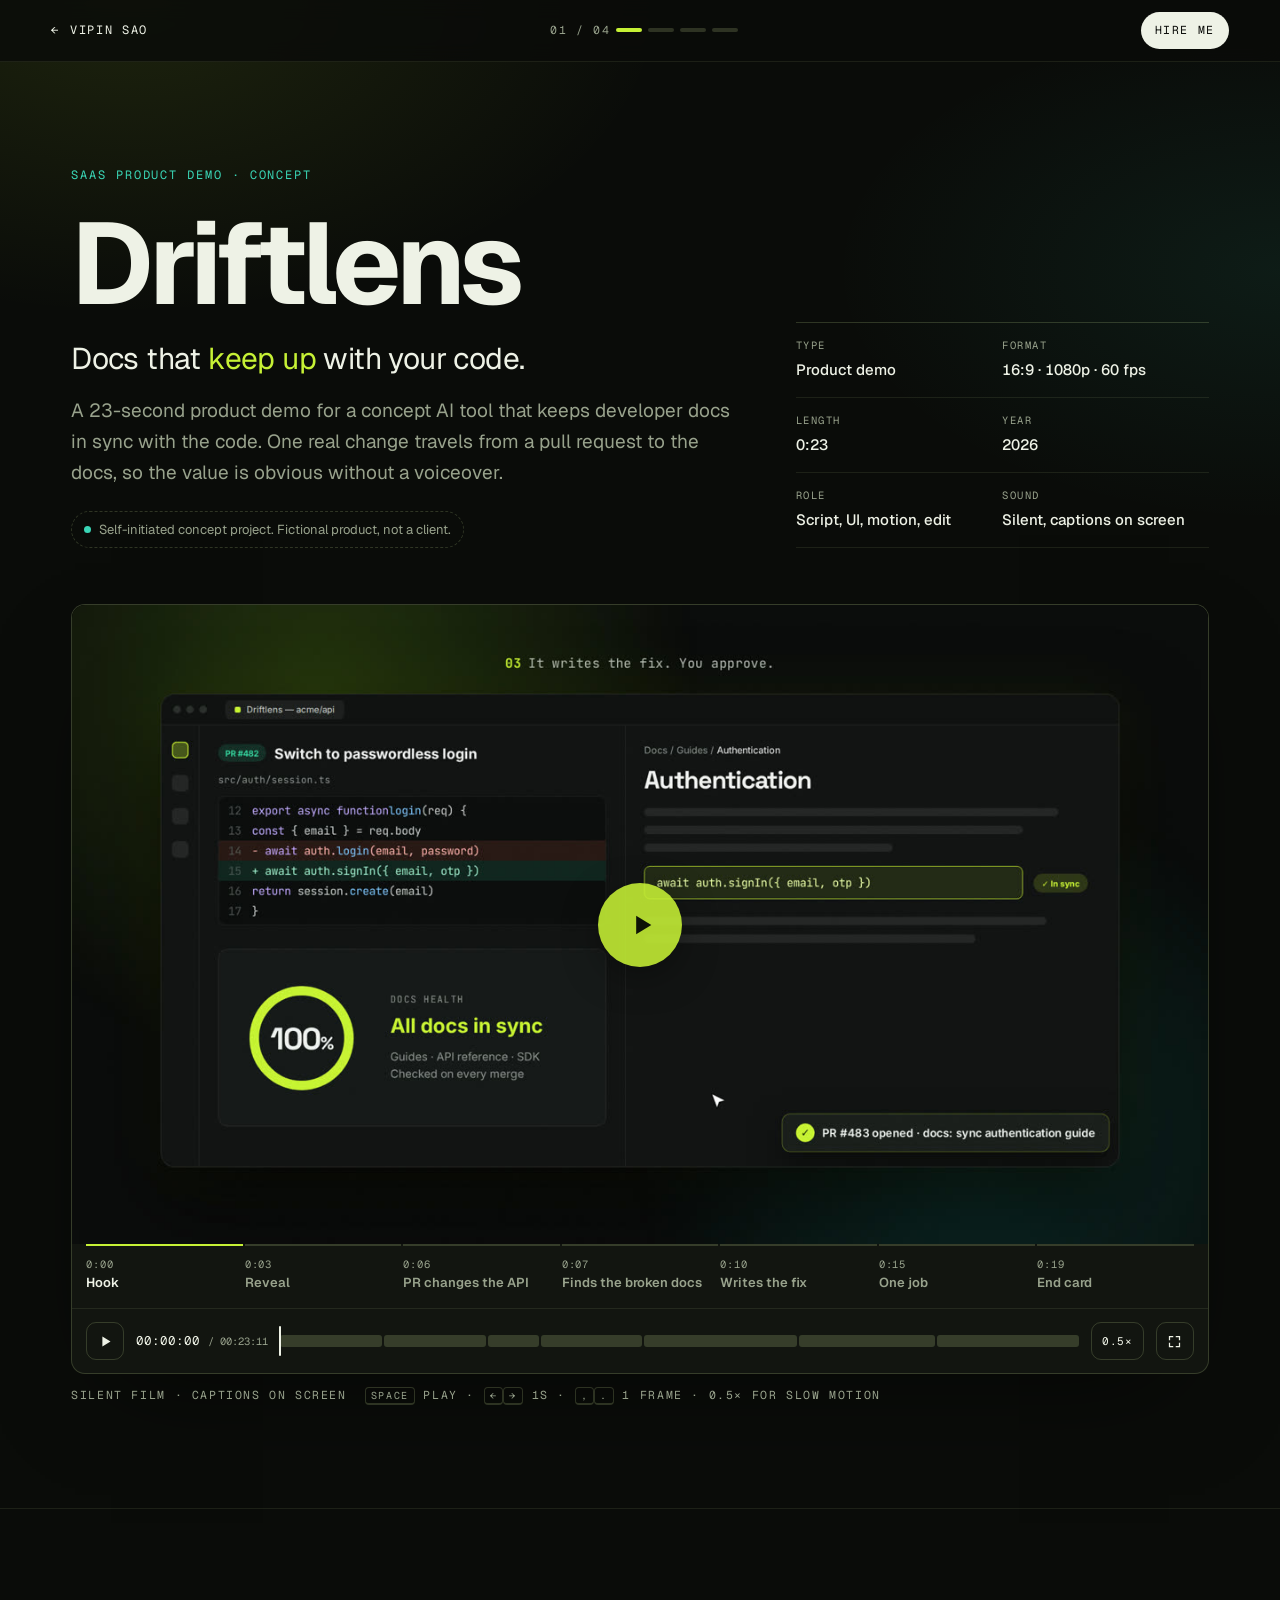
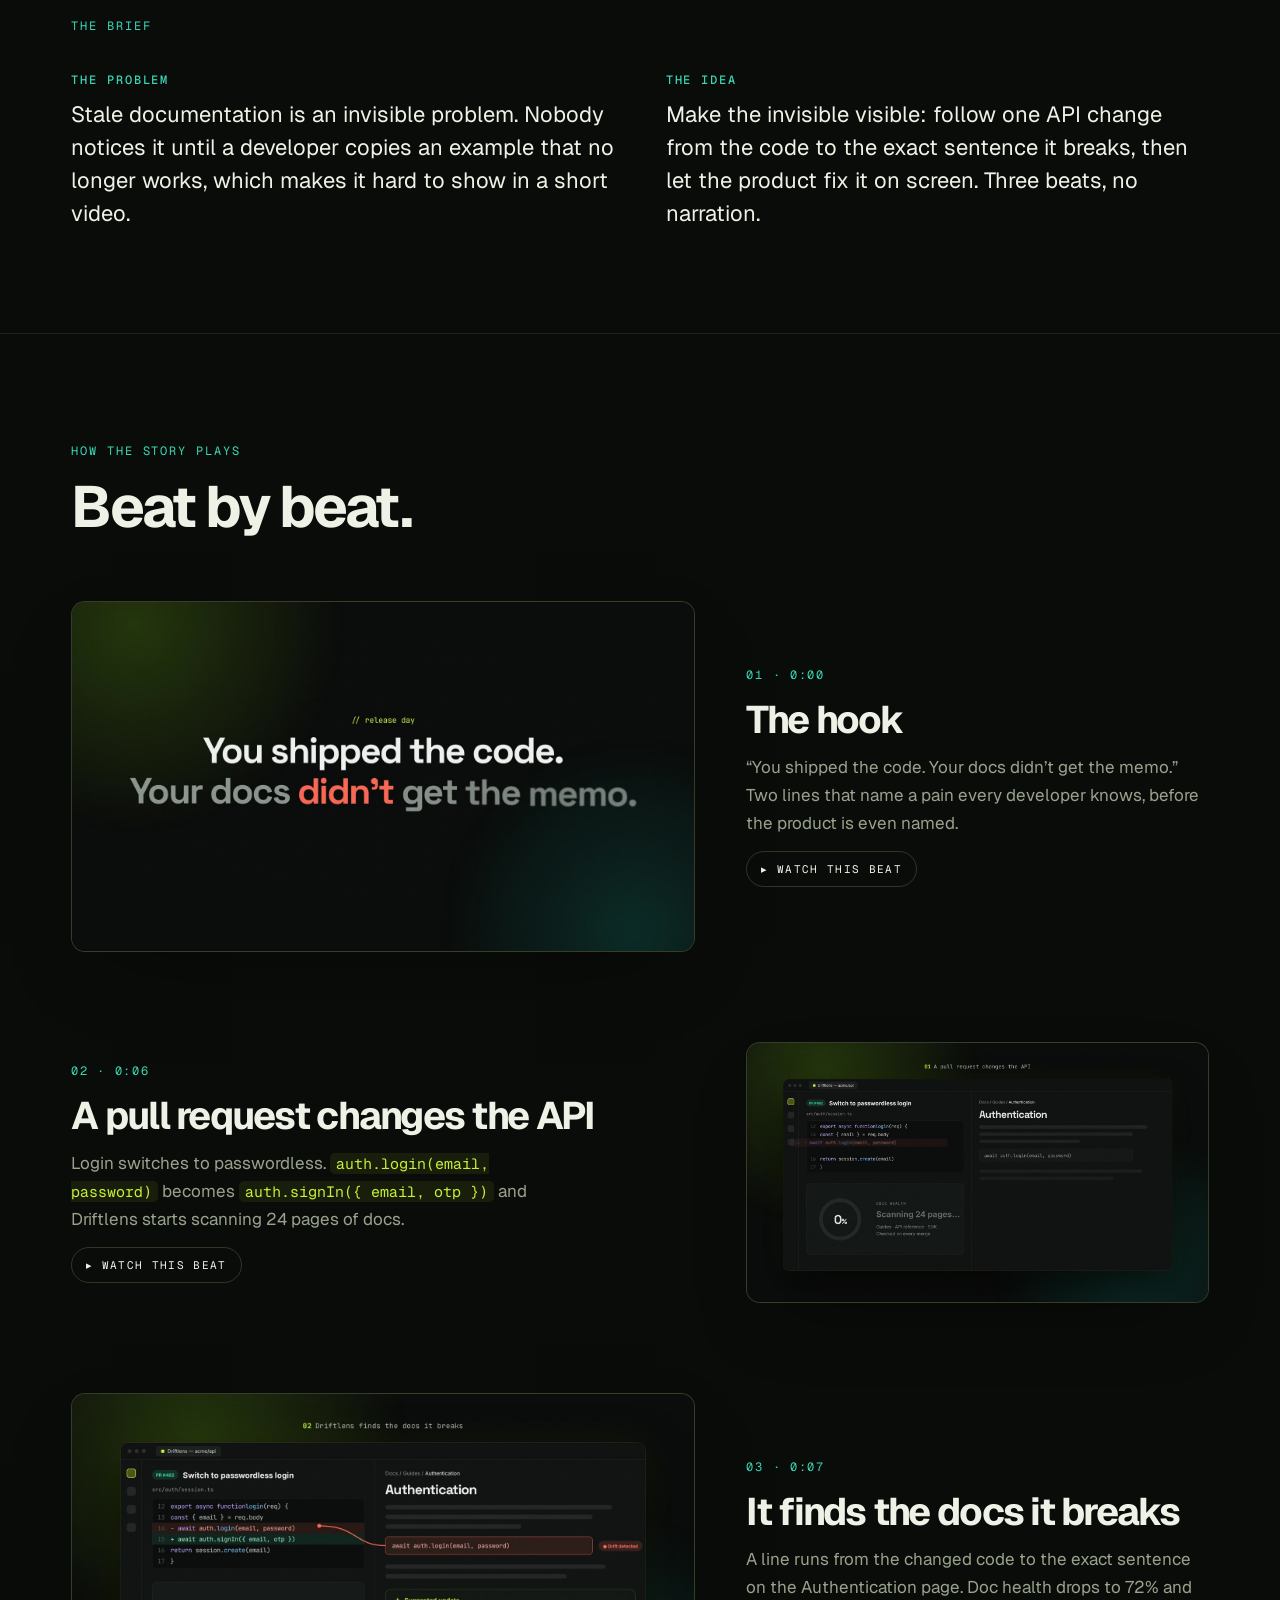
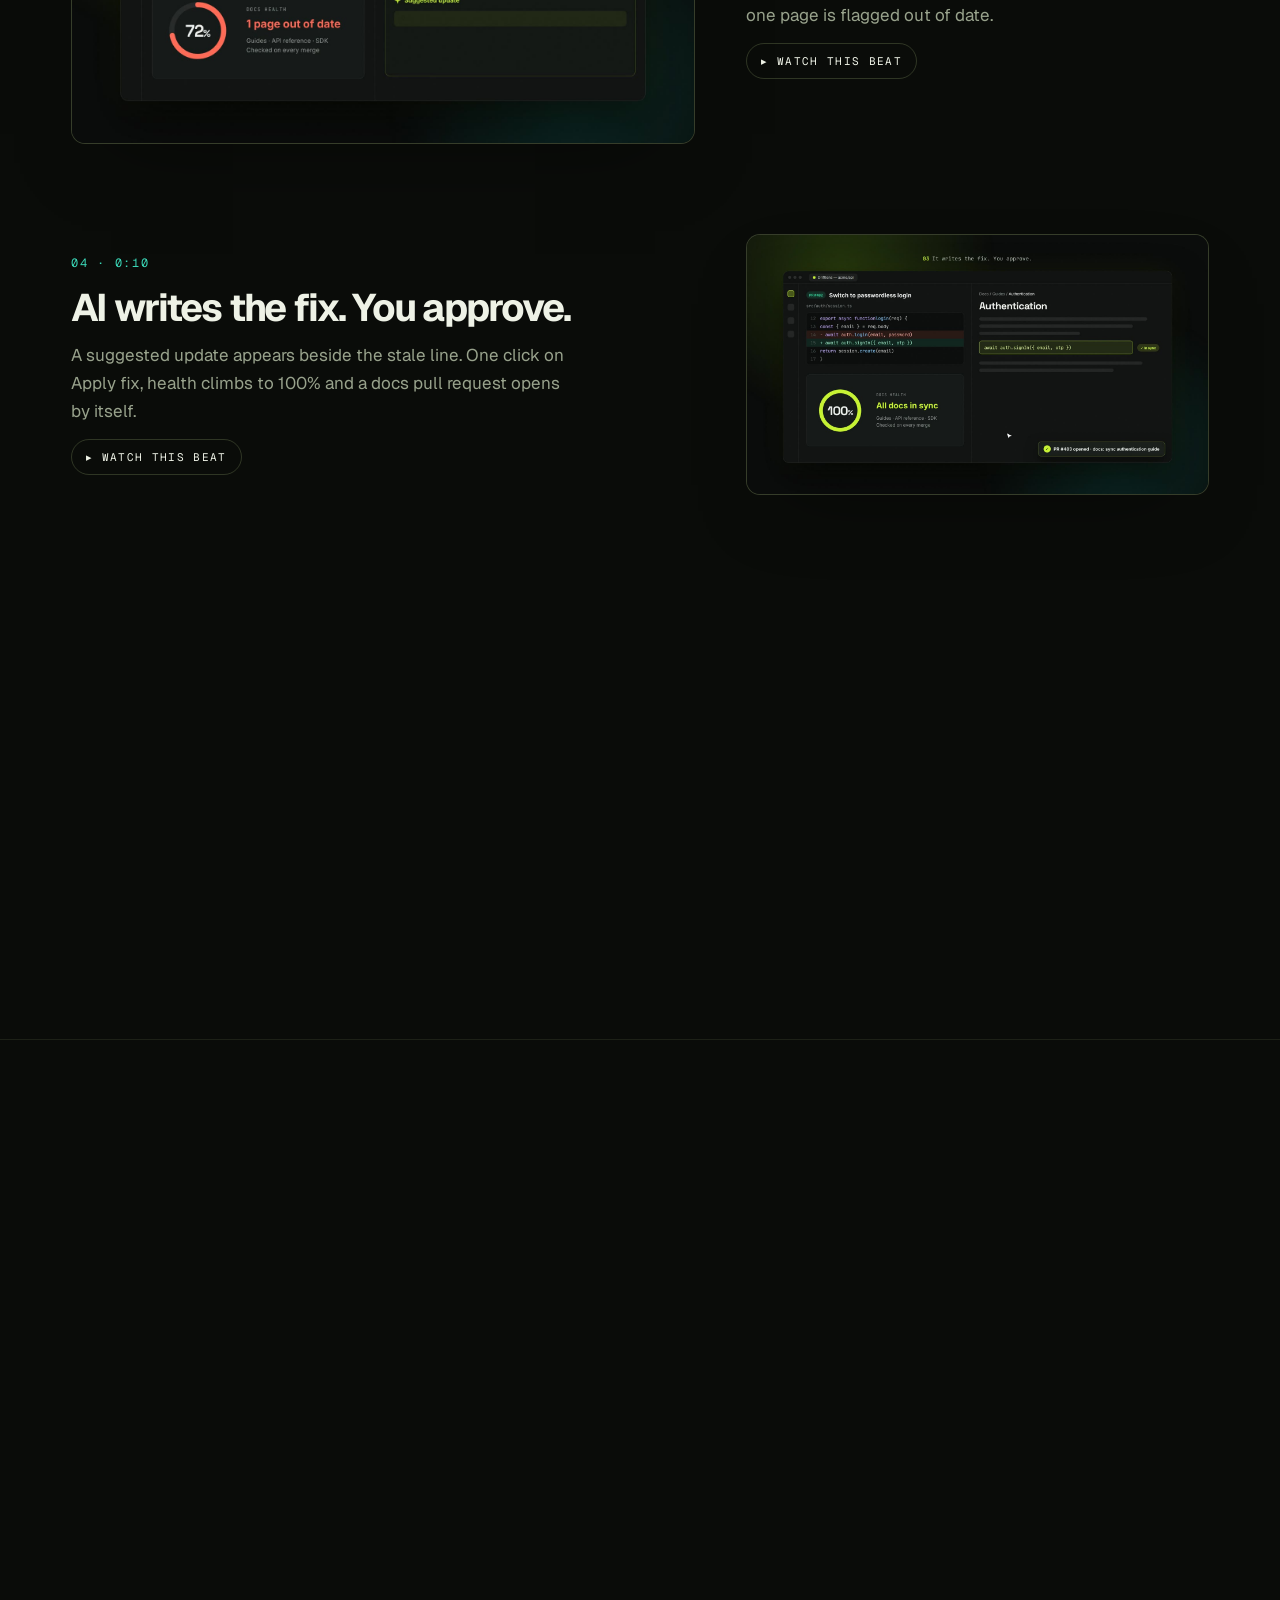
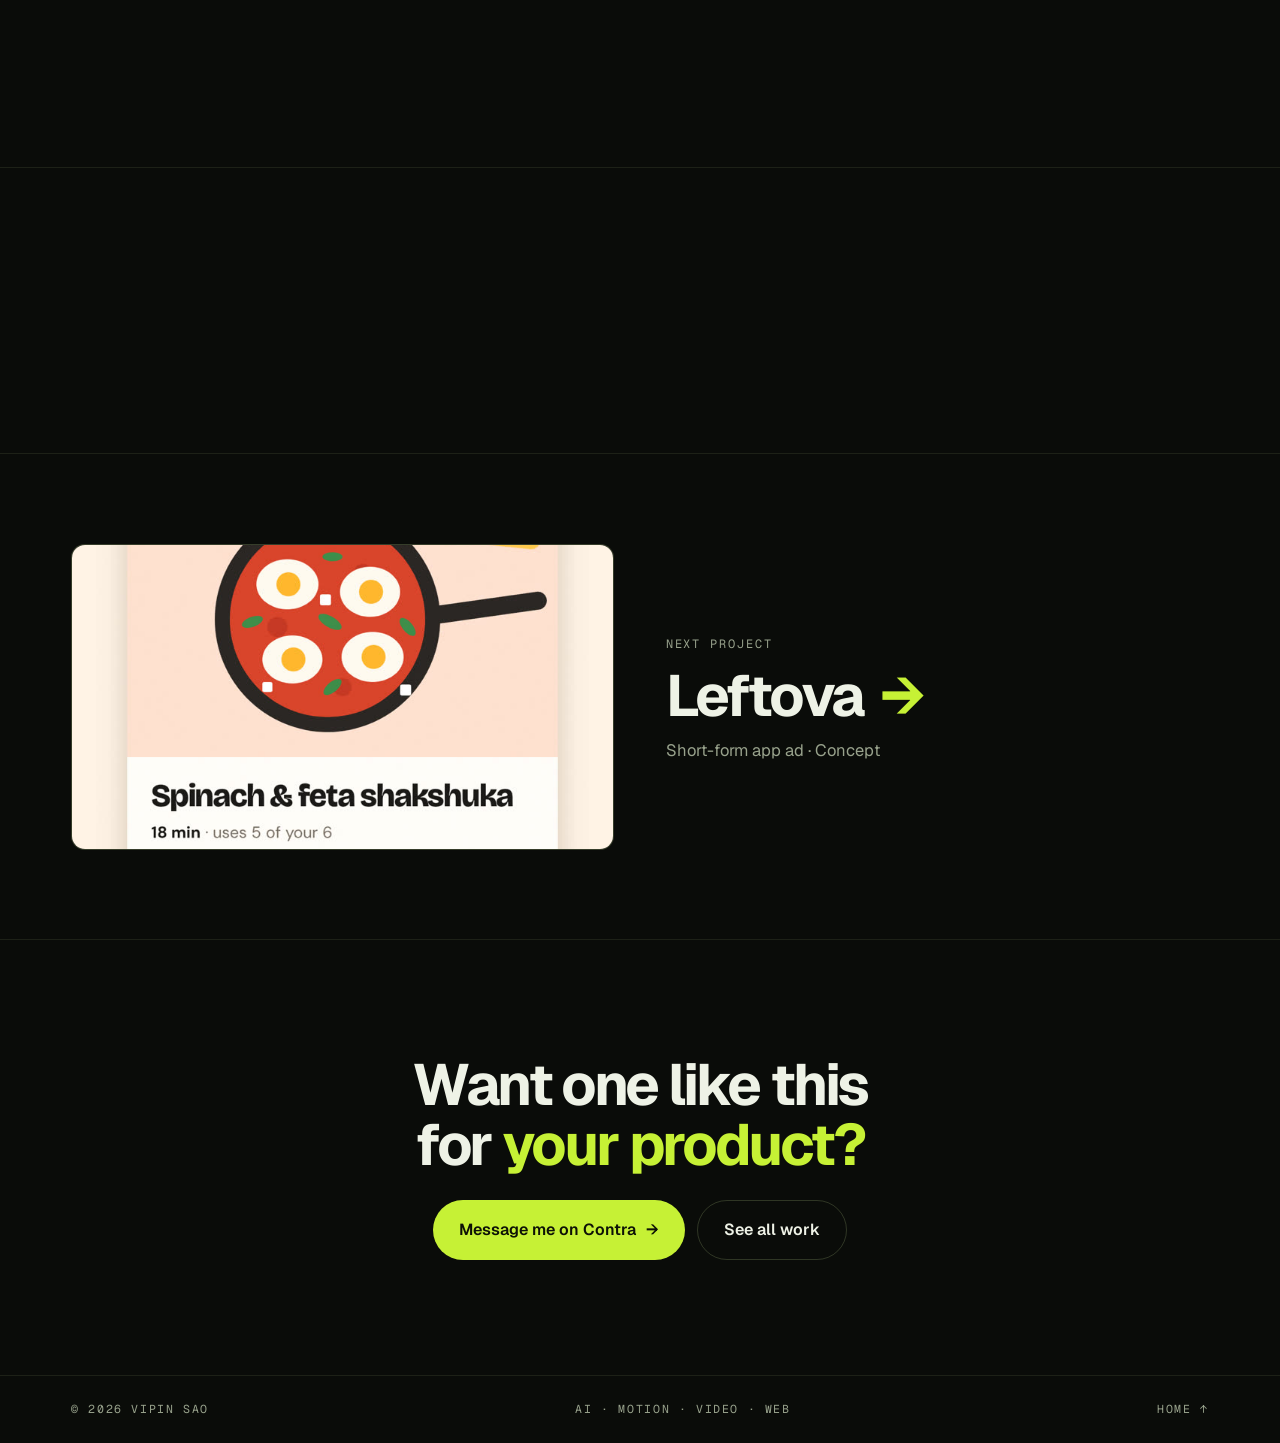
==== commit b13be862: "Smooth hero background, add tab title/icon and web & software section - Fix aurora animation running" ====
--- a/work/driftlens/index.html
+++ b/work/driftlens/index.html
@@ -3,7 +3,8 @@
 <head>
 <meta charset="utf-8">
 <meta name="viewport" content="width=device-width, initial-scale=1, viewport-fit=cover">
-<title>Driftlens Product Demo</title>
+<title>🎬 Driftlens · Vipin Sao Portfolio</title>
+<link rel="icon" href="data:image/svg+xml,%3Csvg xmlns=%27http://www.w3.org/2000/svg%27 viewBox=%270 0 100 100%27%3E%3Ctext y=%27.9em%27 font-size=%2790%27%3E%F0%9F%8E%AC%3C/text%3E%3C/svg%3E">
 <meta name="description" content="Driftlens: SaaS product demo · Concept. Case study by Vipin Sao, AI video &amp; motion designer.">
 <meta property="og:title" content="Driftlens Product Demo · Vipin Sao">
 <meta property="og:image" content="../../assets/work/driftlens.jpg">
@@ -161,7 +162,7 @@
     </div>
   </div></section>
 </main>
-<footer class="c-foot"><div class="wrap mono"><span>© 2026 Vipin Sao</span><span>AI · Motion · Video</span><a href="../../">Home ↑</a></div></footer>
+<footer class="c-foot"><div class="wrap mono"><span>© 2026 Vipin Sao</span><span>AI · Motion · Video · Web</span><a href="../../">Home ↑</a></div></footer>
 <script src="../../assets/case.js"></script>
 </body>
 </html>
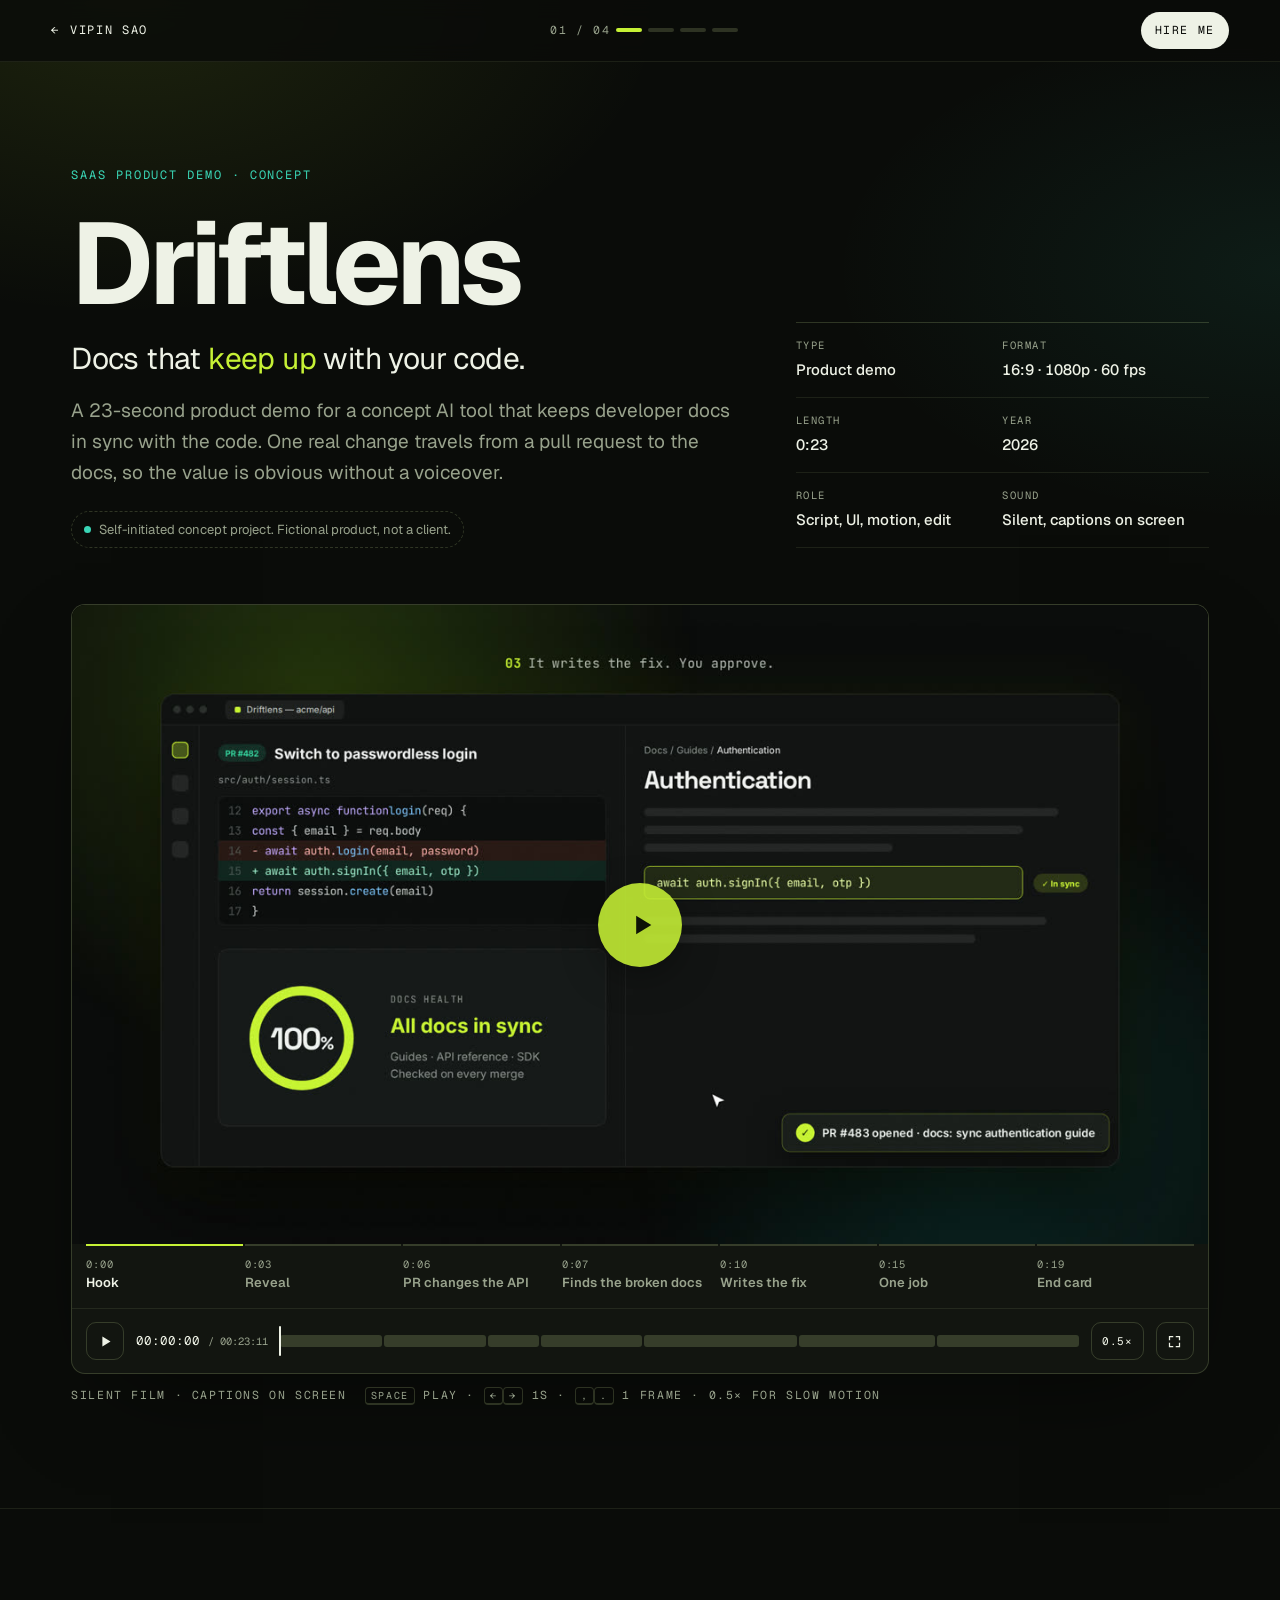
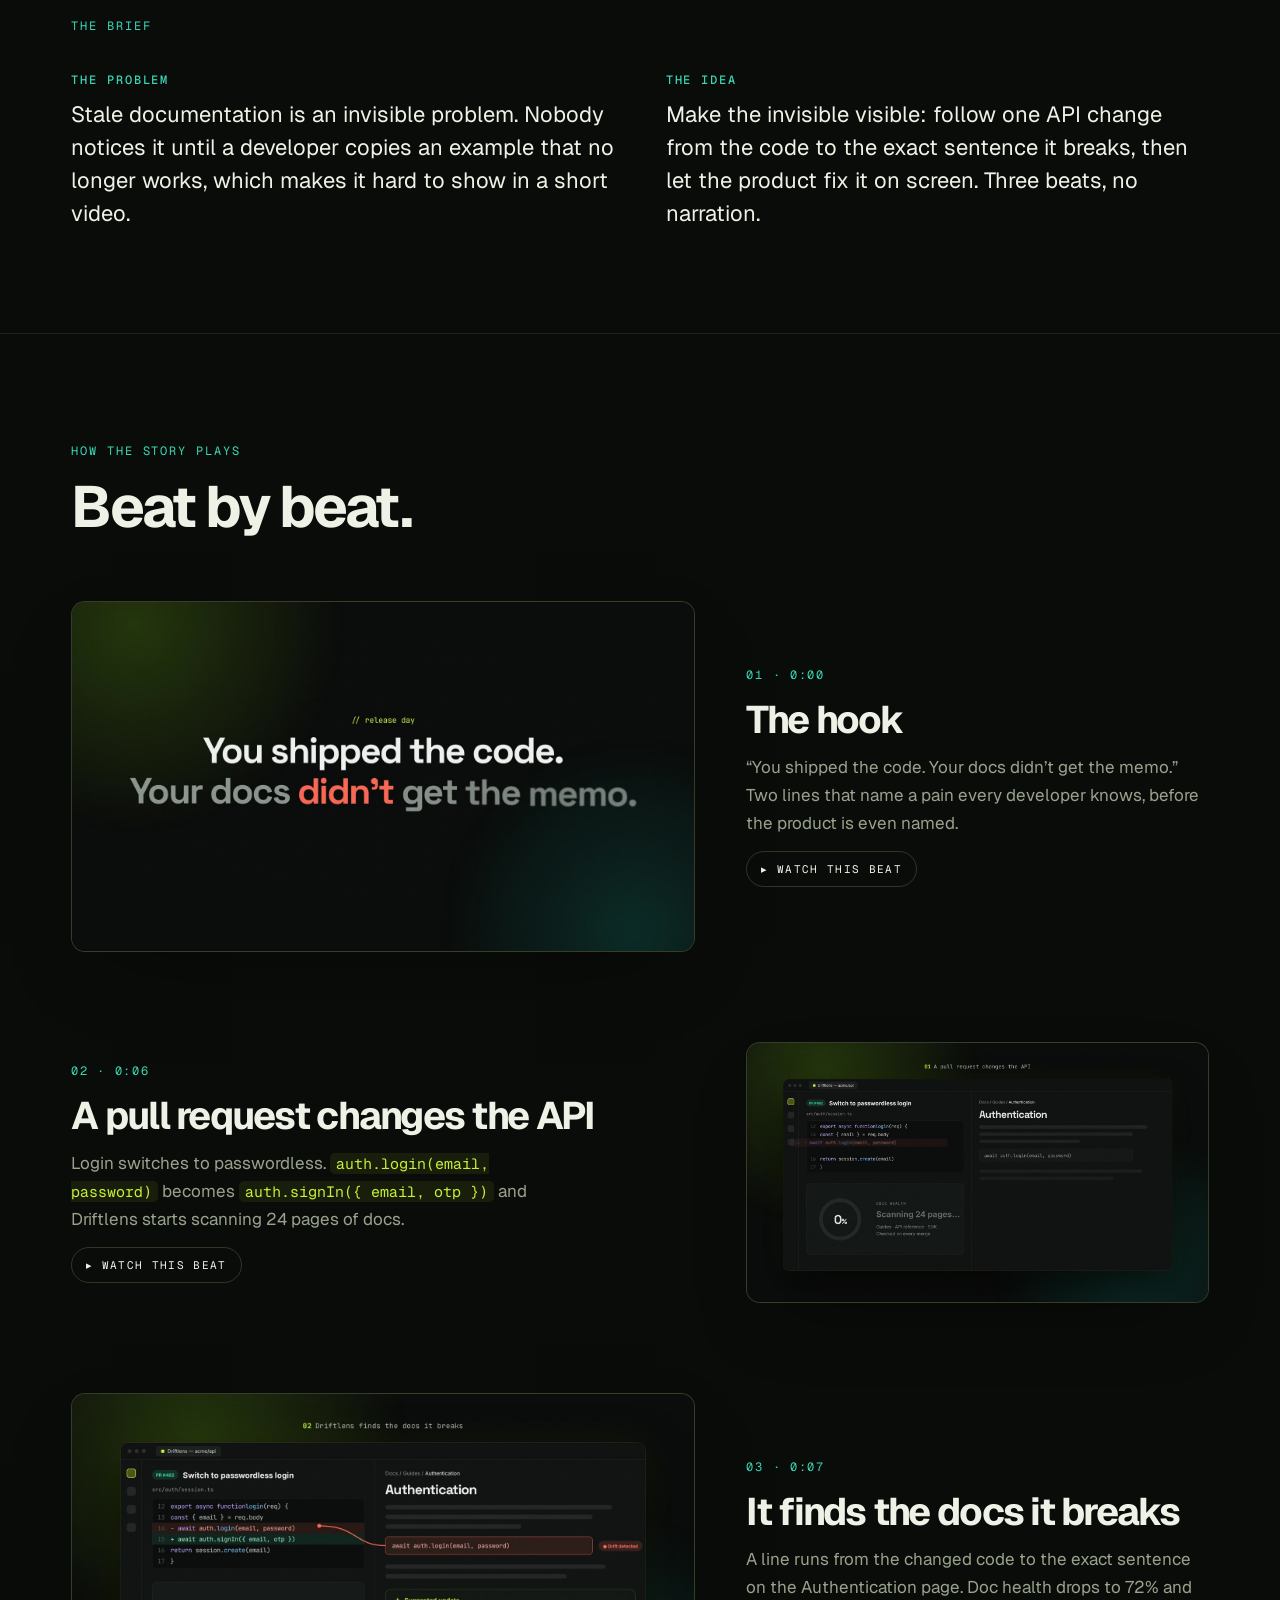
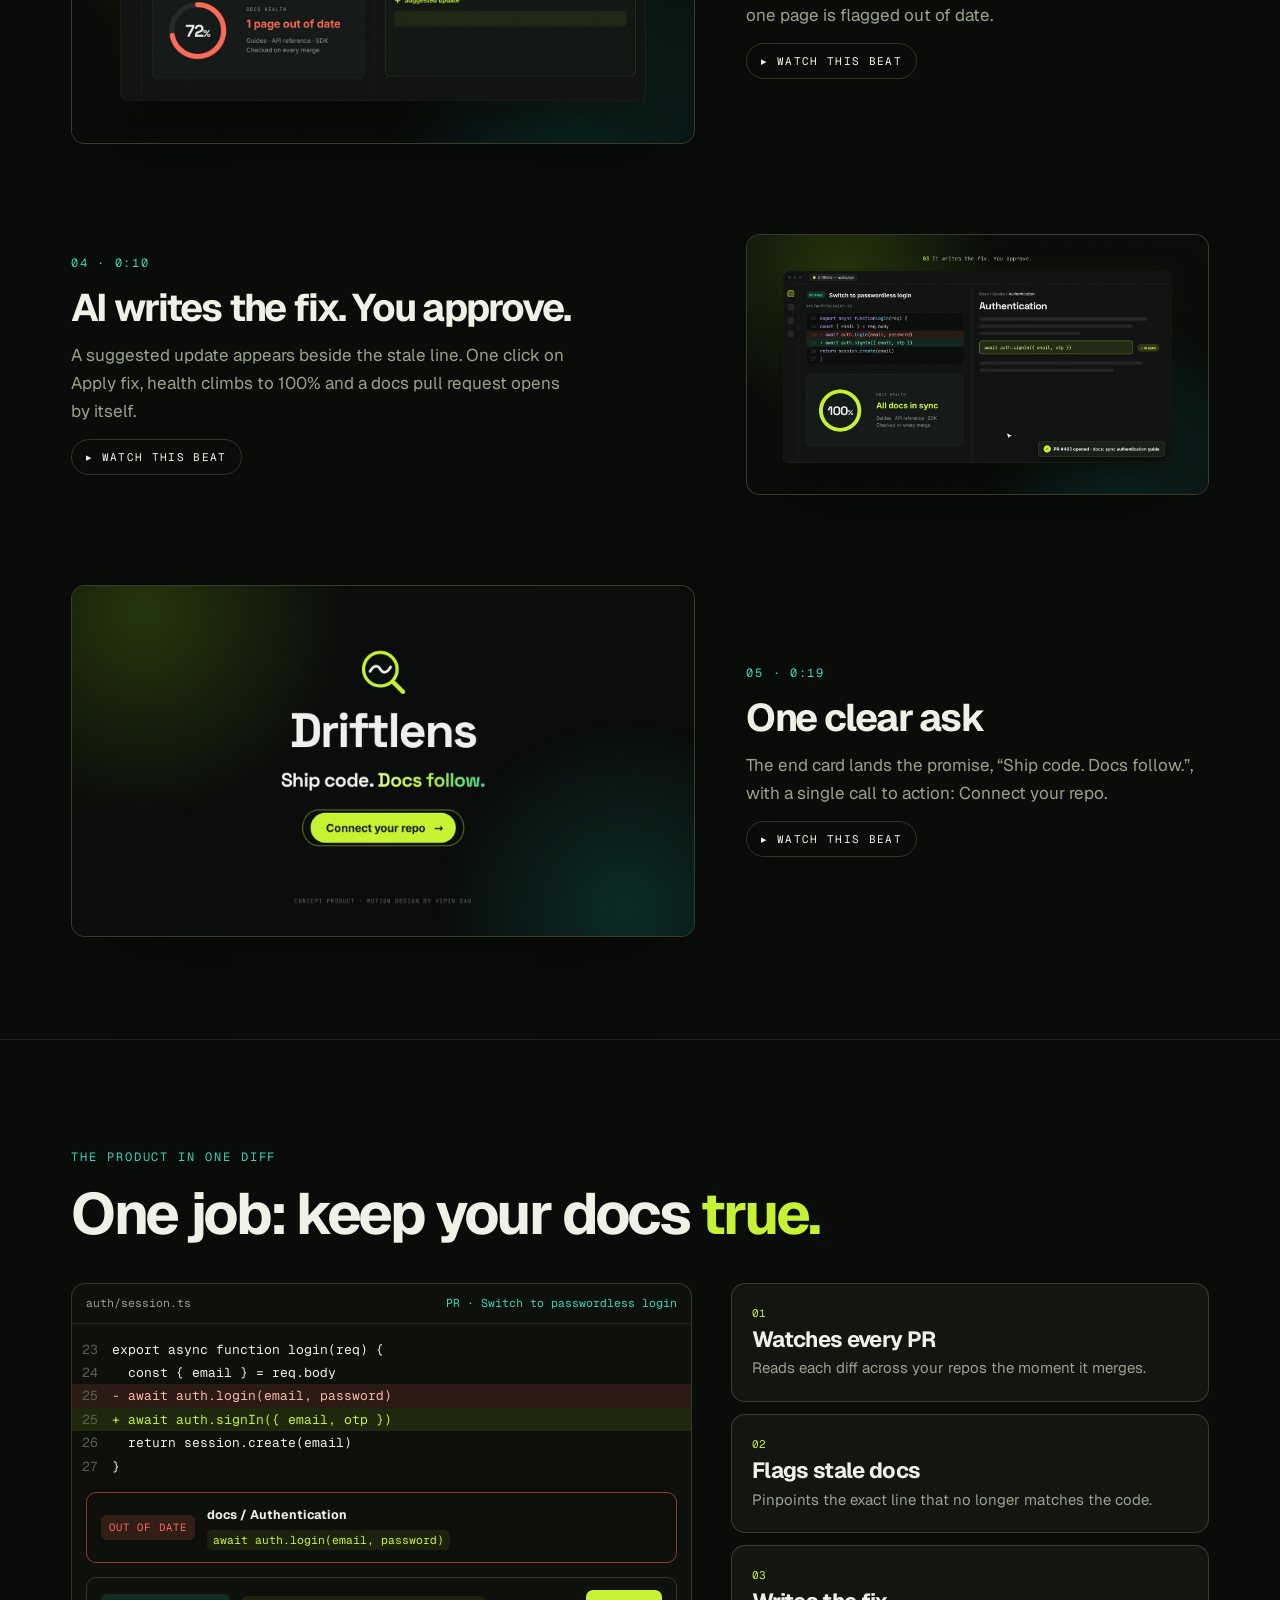
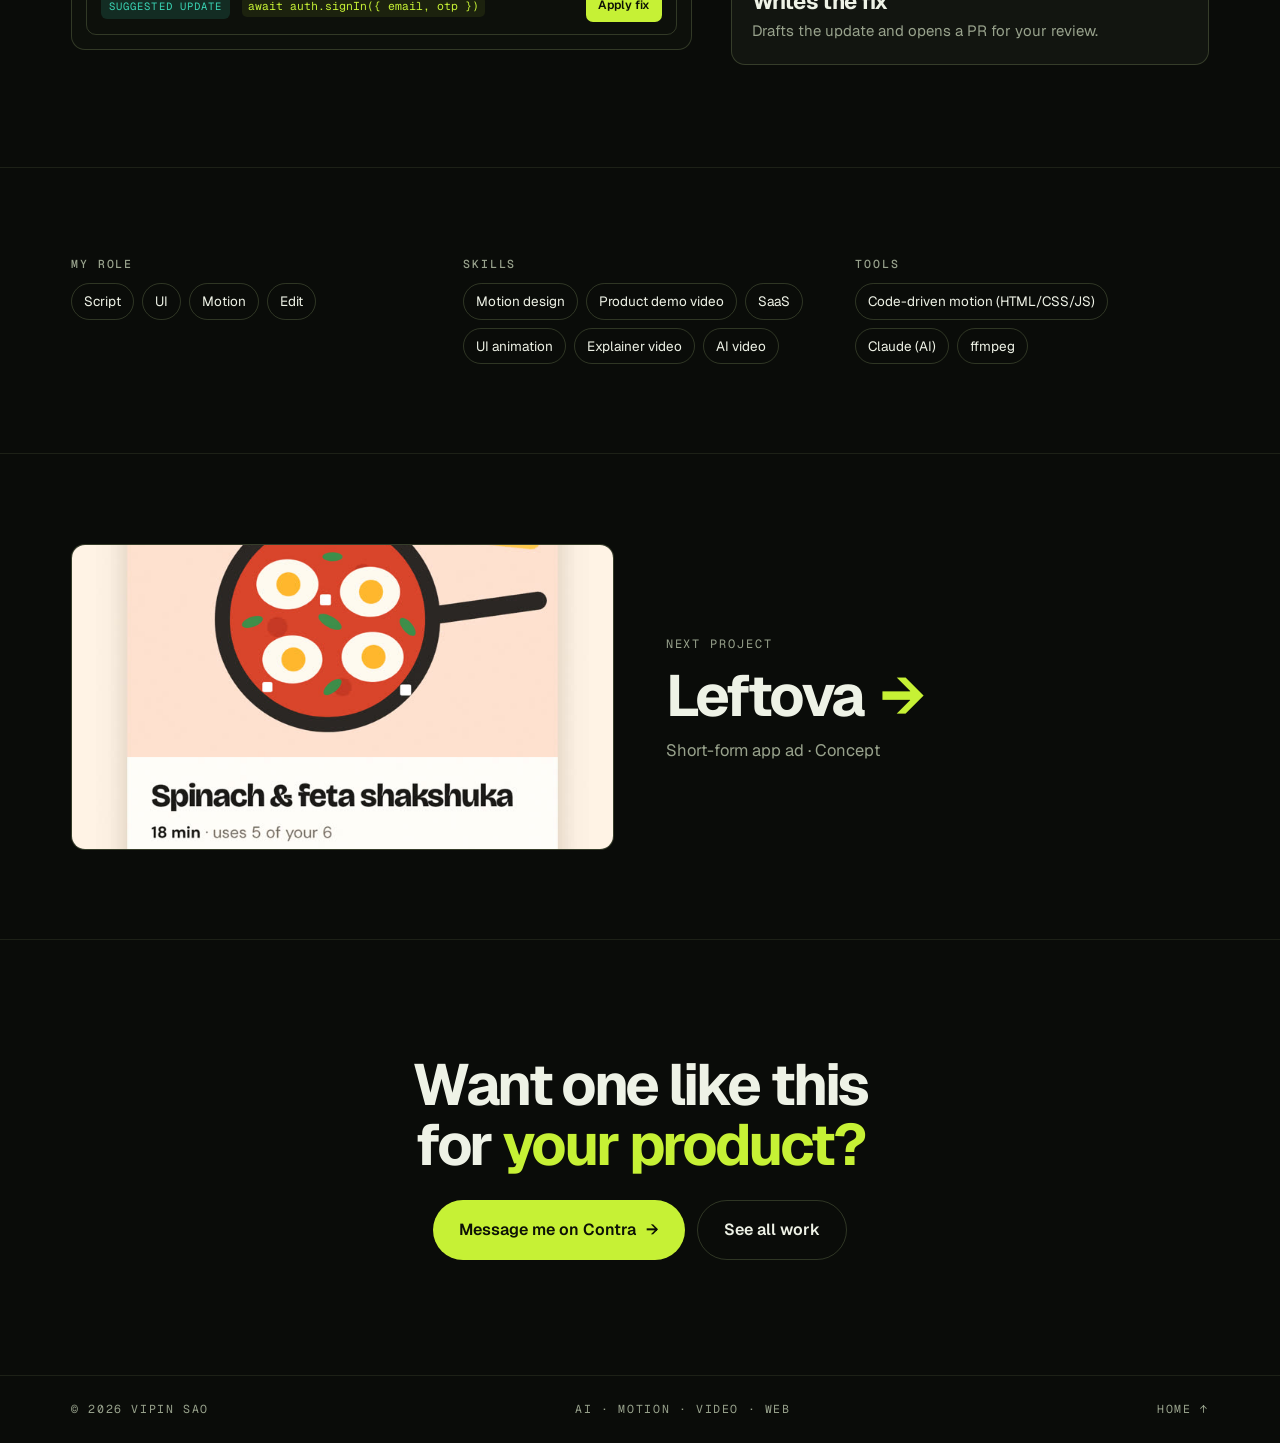
==== commit fa8b540b: "Drop duplicate emoji from tab titles; keep the 🎬 tab icon Co-Authored-By: Claude Opus 5.5 <noreply@a" ====
--- a/work/driftlens/index.html
+++ b/work/driftlens/index.html
@@ -3,7 +3,7 @@
 <head>
 <meta charset="utf-8">
 <meta name="viewport" content="width=device-width, initial-scale=1, viewport-fit=cover">
-<title>🎬 Driftlens · Vipin Sao Portfolio</title>
+<title>Driftlens · Vipin Sao Portfolio</title>
 <link rel="icon" href="data:image/svg+xml,%3Csvg xmlns=%27http://www.w3.org/2000/svg%27 viewBox=%270 0 100 100%27%3E%3Ctext y=%27.9em%27 font-size=%2790%27%3E%F0%9F%8E%AC%3C/text%3E%3C/svg%3E">
 <meta name="description" content="Driftlens: SaaS product demo · Concept. Case study by Vipin Sao, AI video &amp; motion designer.">
 <meta property="og:title" content="Driftlens Product Demo · Vipin Sao">
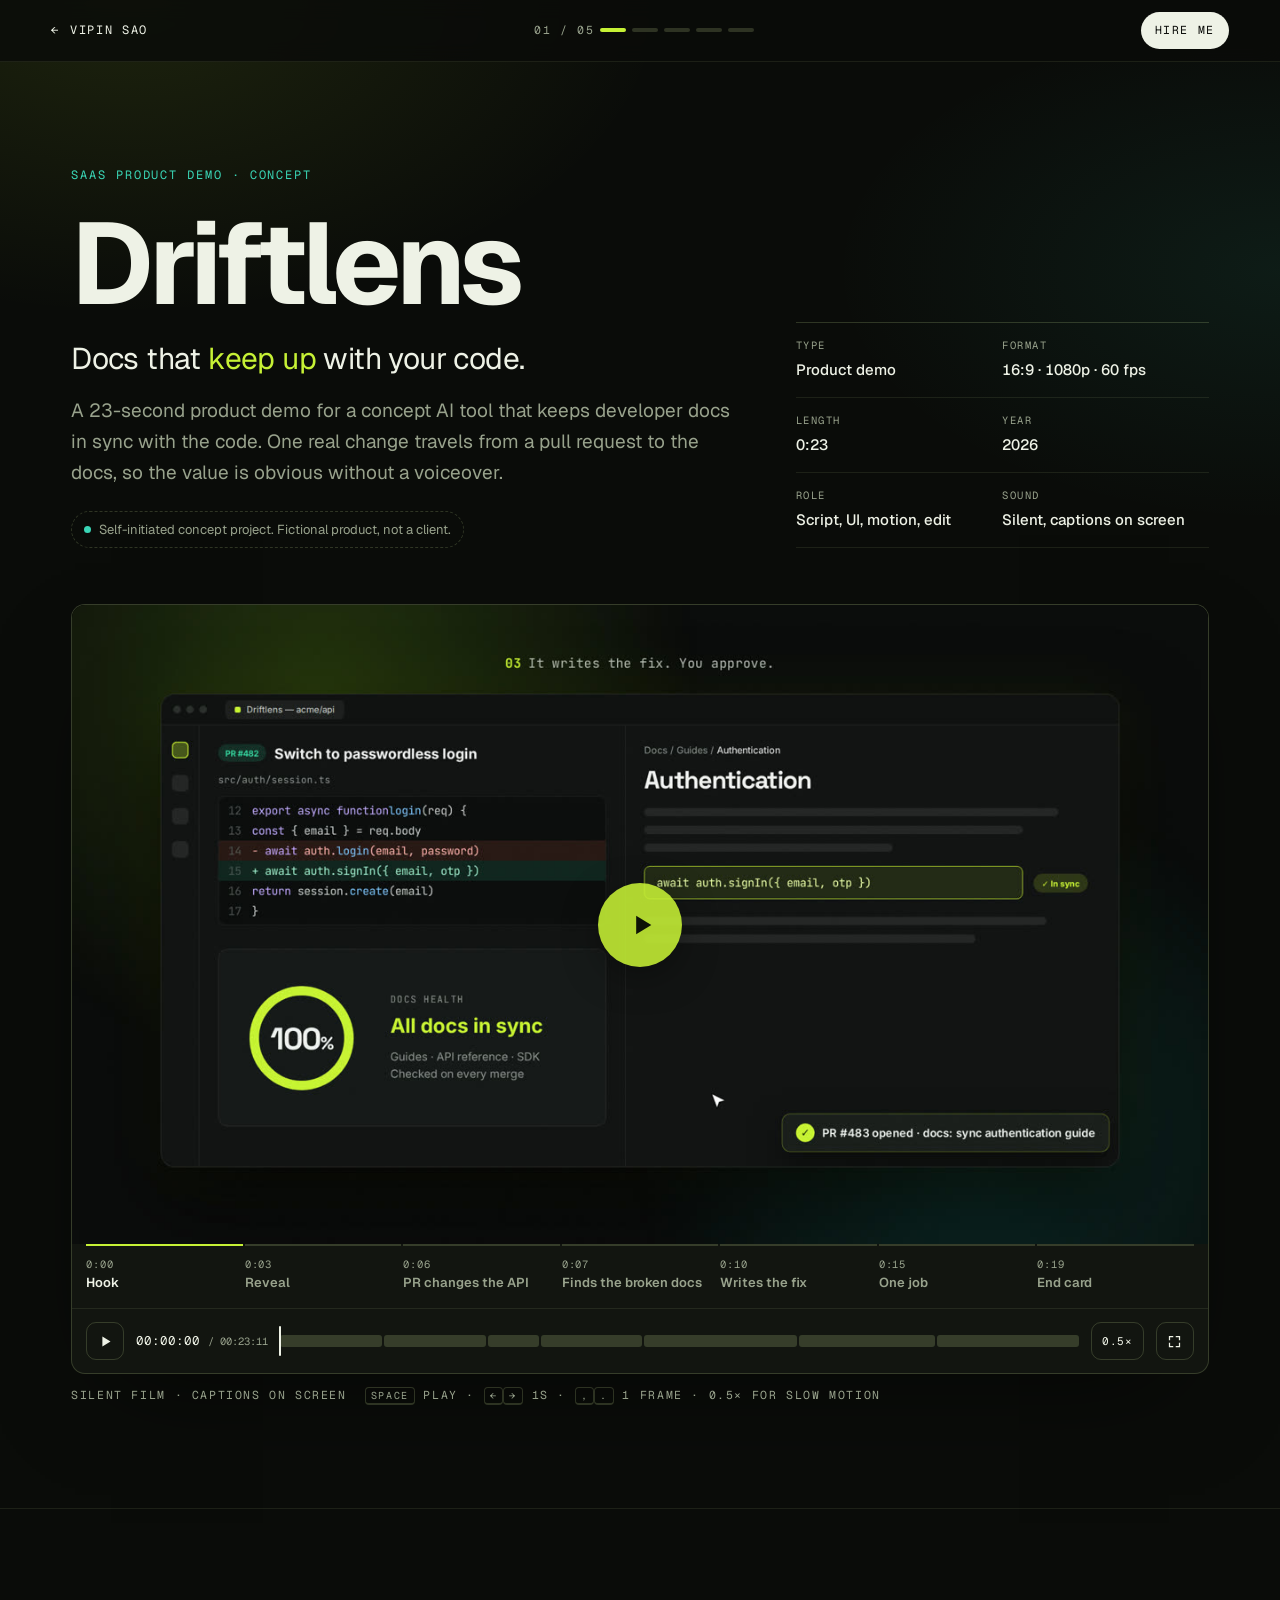
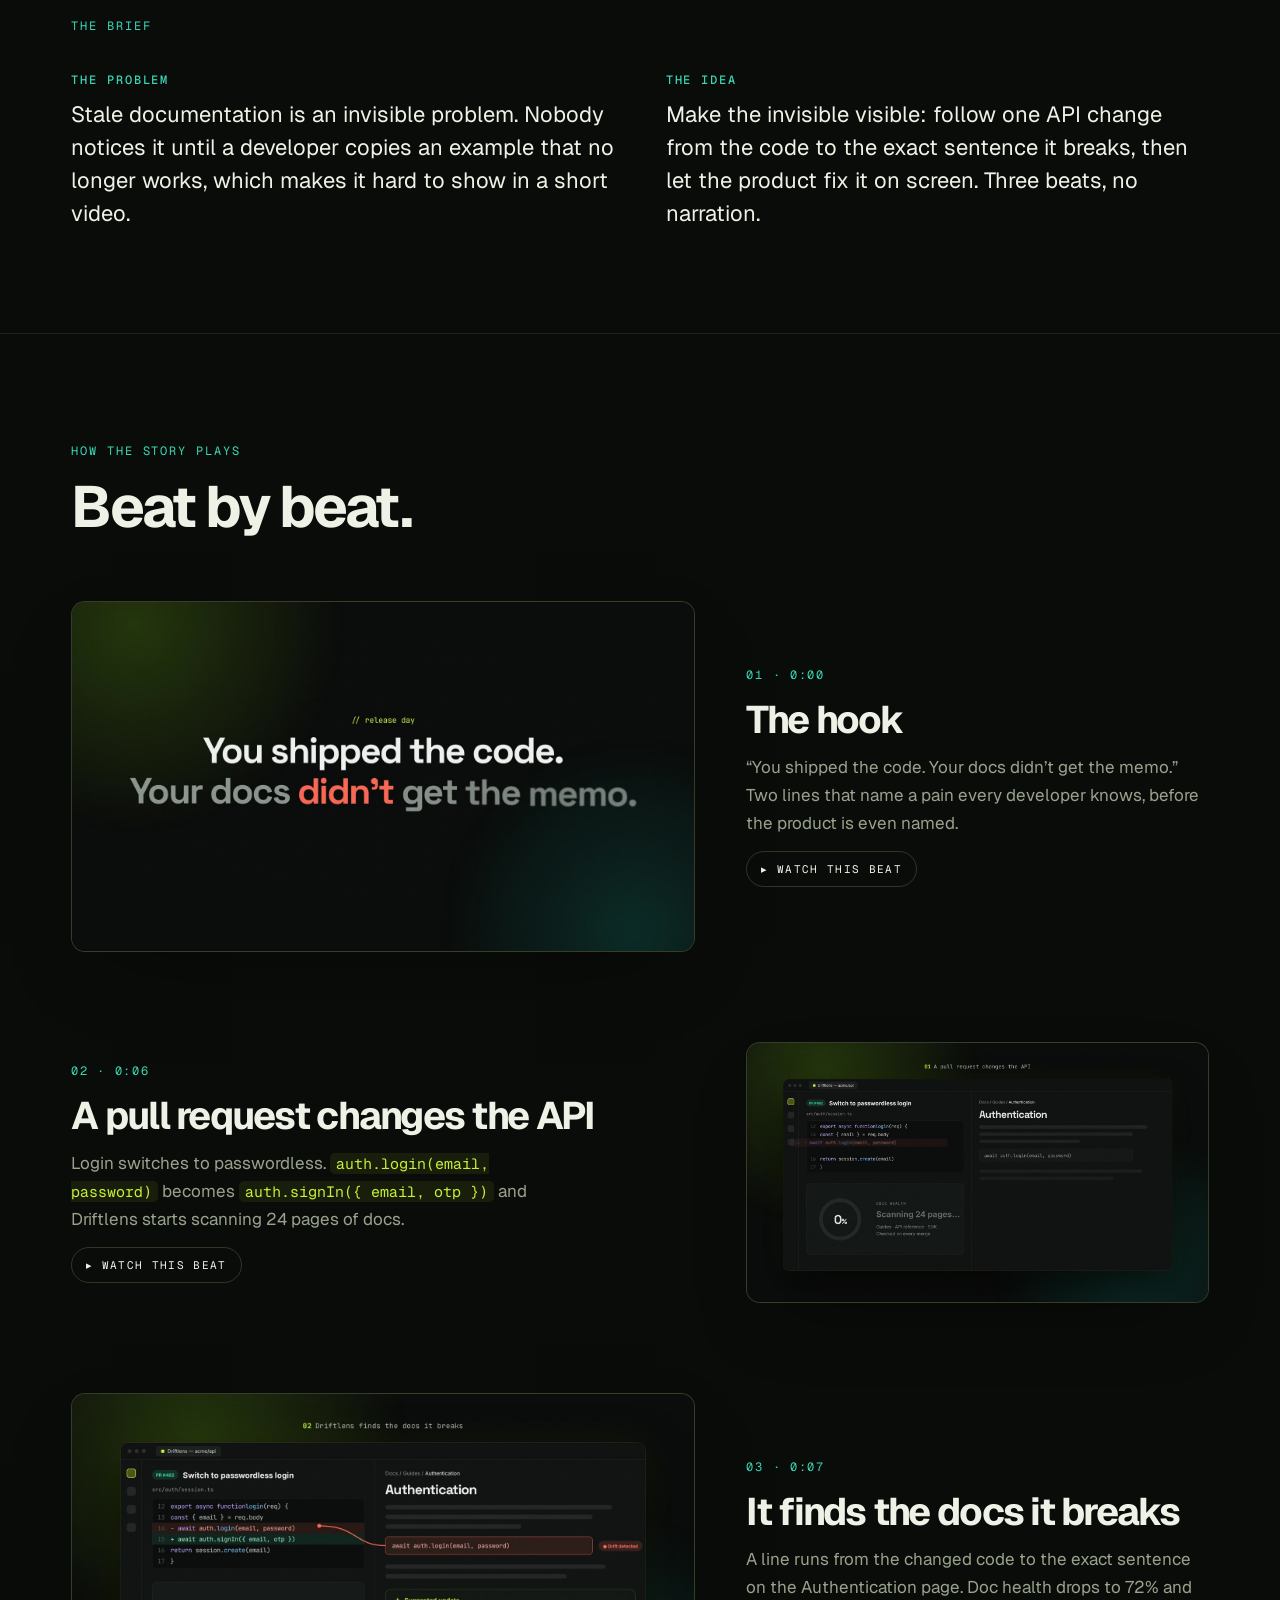
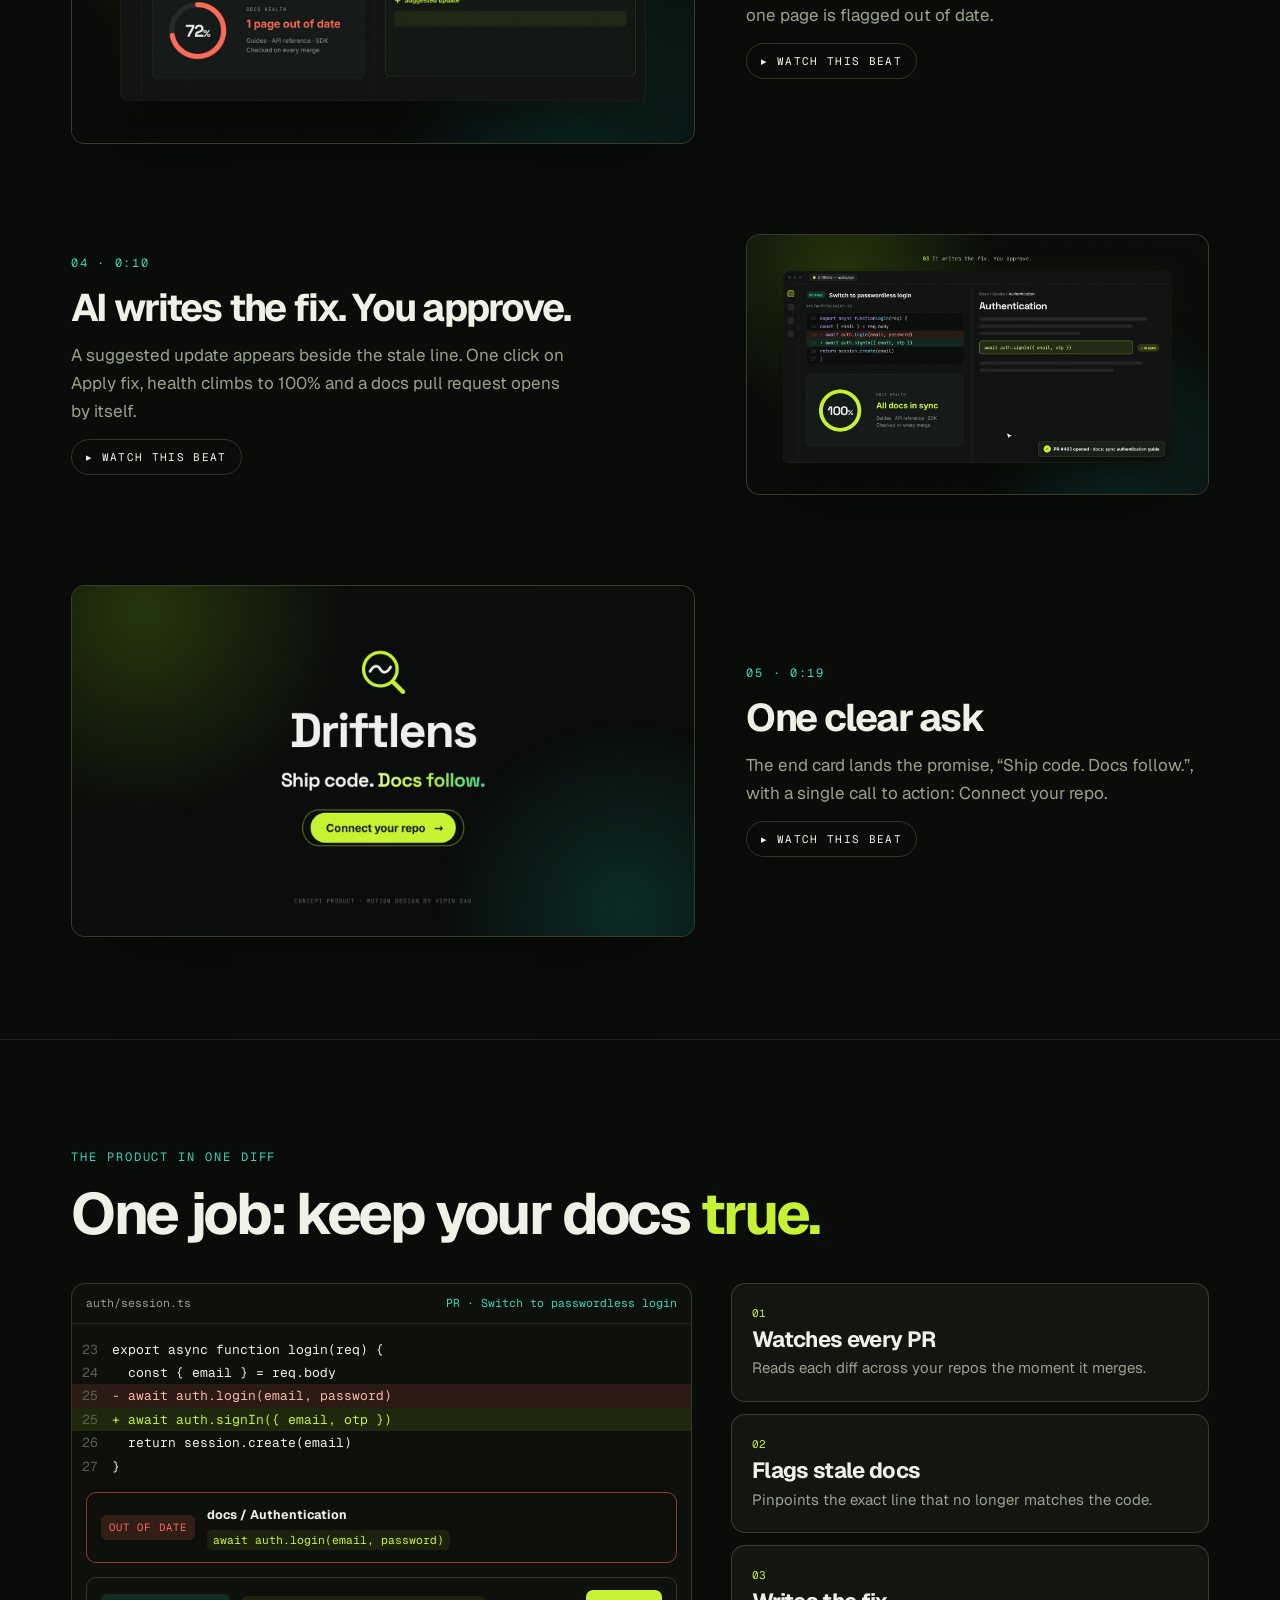
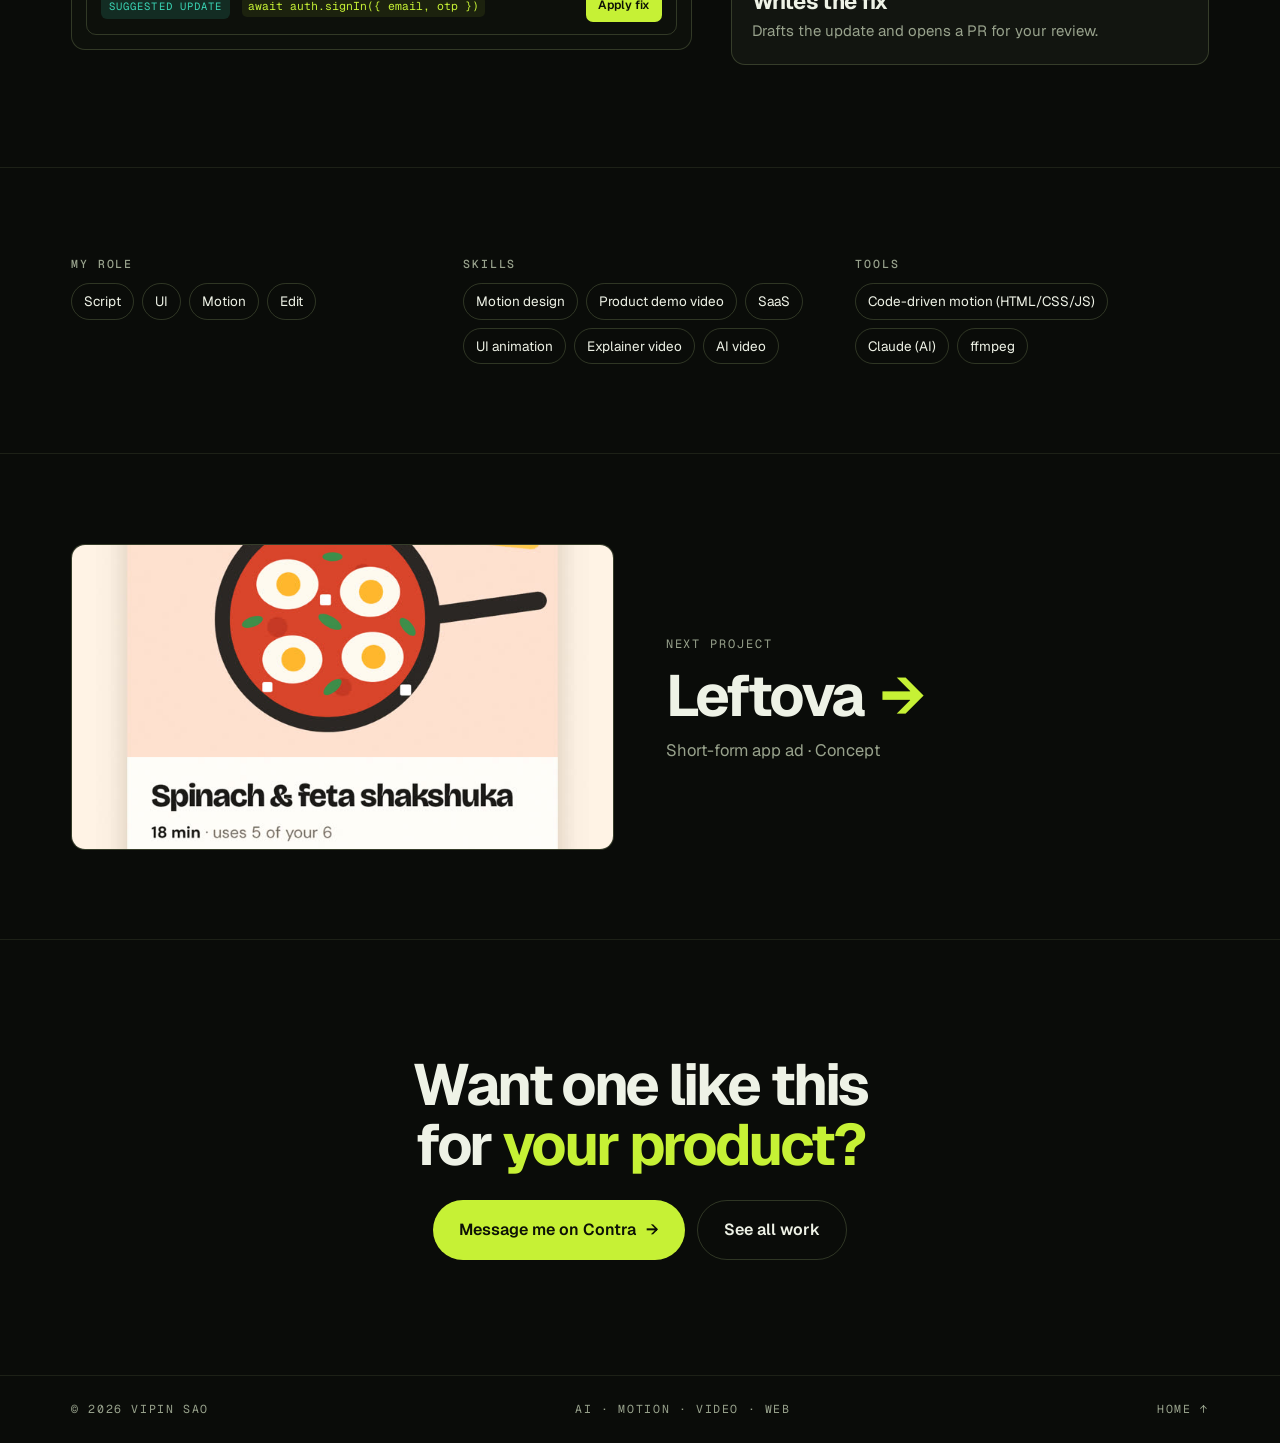
==== commit 2db714af: "Add Low Tide House: interactive Kajabi retreat booking prototype A clickable retreat page with three" ====
--- a/work/driftlens/index.html
+++ b/work/driftlens/index.html
@@ -48,7 +48,7 @@
 <a class="skip" href="#film">Skip to the video</a>
 <header class="c-top">
   <a class="c-back" href="../../#work"><span class="ar" aria-hidden="true">←</span>Vipin Sao</a>
-  <nav class="c-idx mono" aria-label="Projects"><span>01 / 04</span><a href="../driftlens/" aria-label="Driftlens" aria-current="page"></a><a href="../leftova/" aria-label="Leftova"></a><a href="../streak86/" aria-label="Streak ’86"></a><a href="../stillwater/" aria-label="Stillwater House"></a></nav>
+  <nav class="c-idx mono" aria-label="Projects"><span>01 / 05</span><a href="../driftlens/" aria-label="Driftlens" aria-current="page"></a><a href="../leftova/" aria-label="Leftova"></a><a href="../streak86/" aria-label="Streak ’86"></a><a href="../stillwater/" aria-label="Stillwater House"></a><a href="../lowtide/" aria-label="Low Tide House"></a></nav>
   <a class="c-hire contra-link" href="https://contra.com/vipin_sao_z8eilxkm/work?r=vipin_sao_z8eilxkm" target="_blank" rel="noopener">Hire me</a>
 </header>
 <main>
@@ -60,6 +60,7 @@
         <p class="tagline">Docs that <em>keep up</em> with your code.</p>
         <p class="lede">A 23-second product demo for a concept AI tool that keeps developer docs in sync with the code. One real change travels from a pull request to the docs, so the value is obvious without a voiceover.</p>
         <span class="concept">Self-initiated concept project. Fictional product, not a client.</span>
+        
       </div>
       <dl class="facts"><div><dt>Type</dt><dd>Product demo</dd></div><div><dt>Format</dt><dd>16:9 · 1080p · 60 fps</dd></div><div><dt>Length</dt><dd>0:23</dd></div><div><dt>Year</dt><dd>2026</dd></div><div><dt>Role</dt><dd>Script, UI, motion, edit</dd></div><div><dt>Sound</dt><dd>Silent, captions on screen</dd></div></dl>
     </div>
